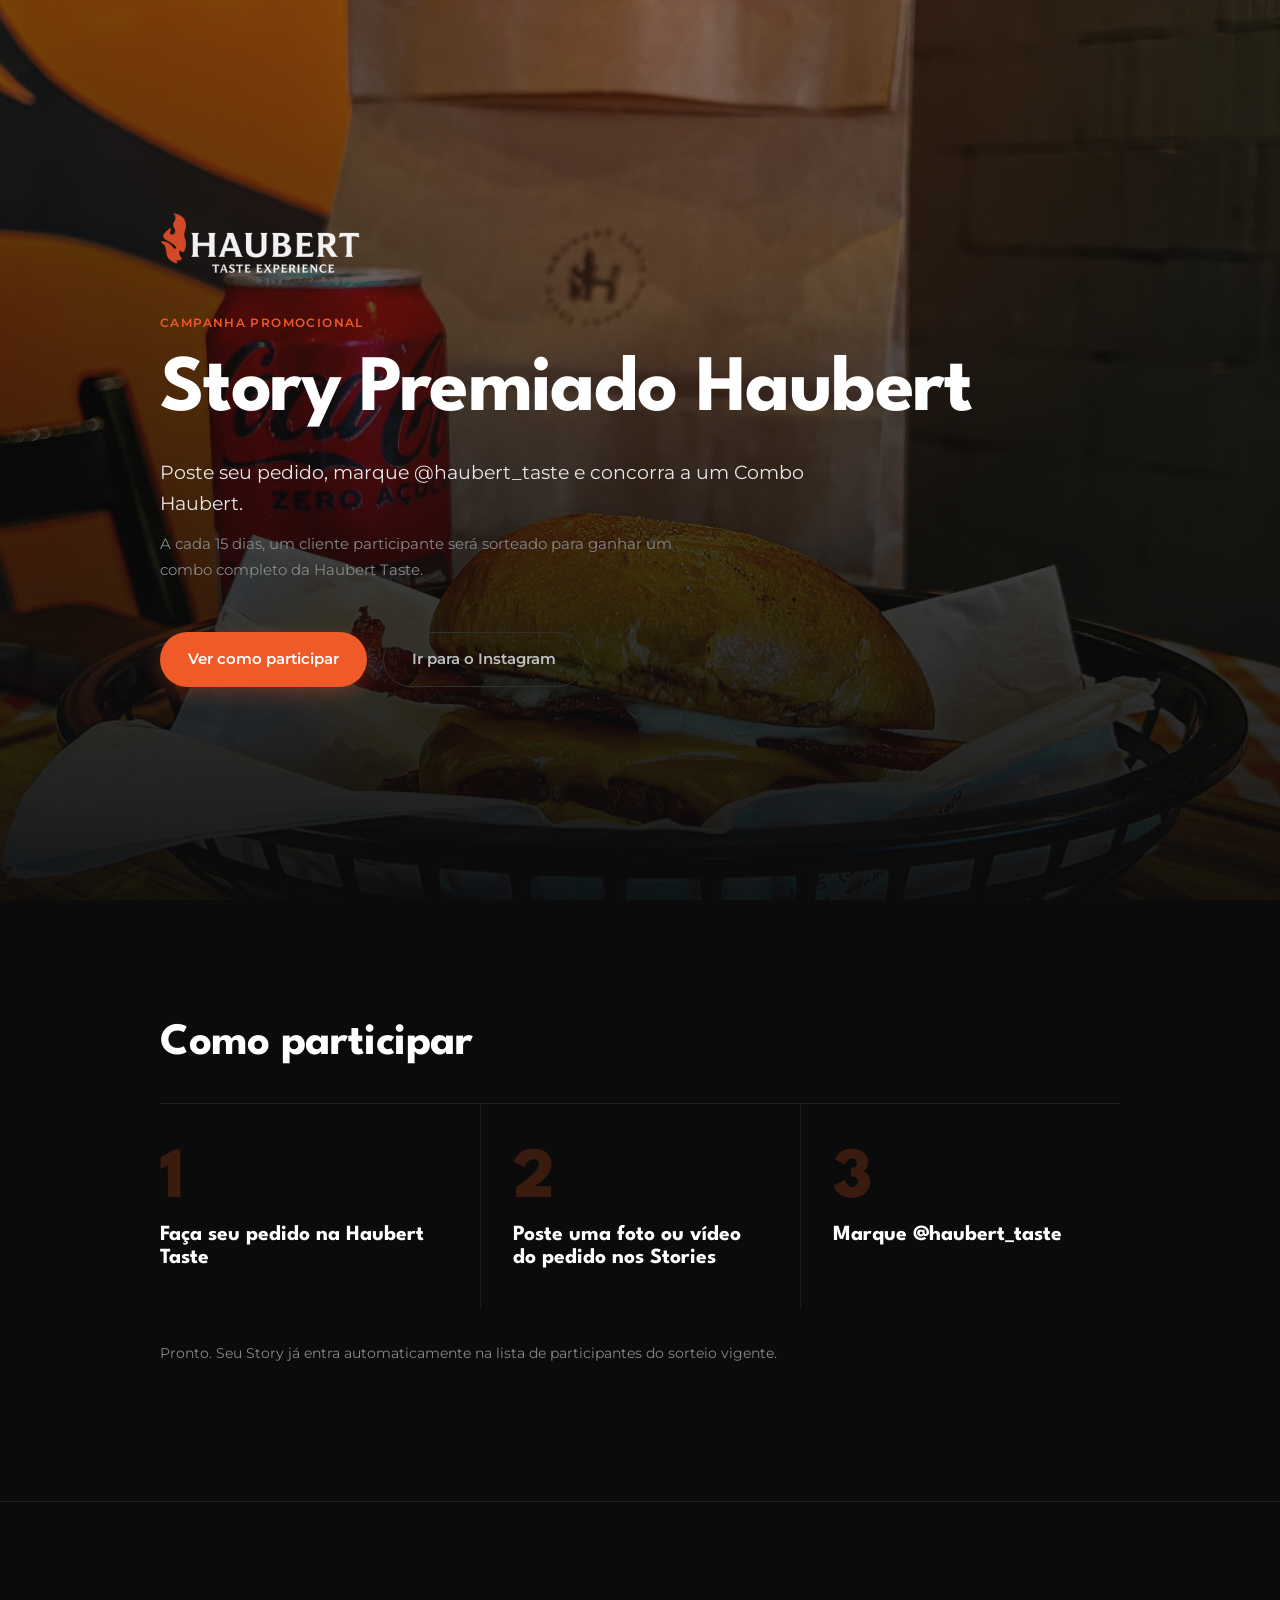
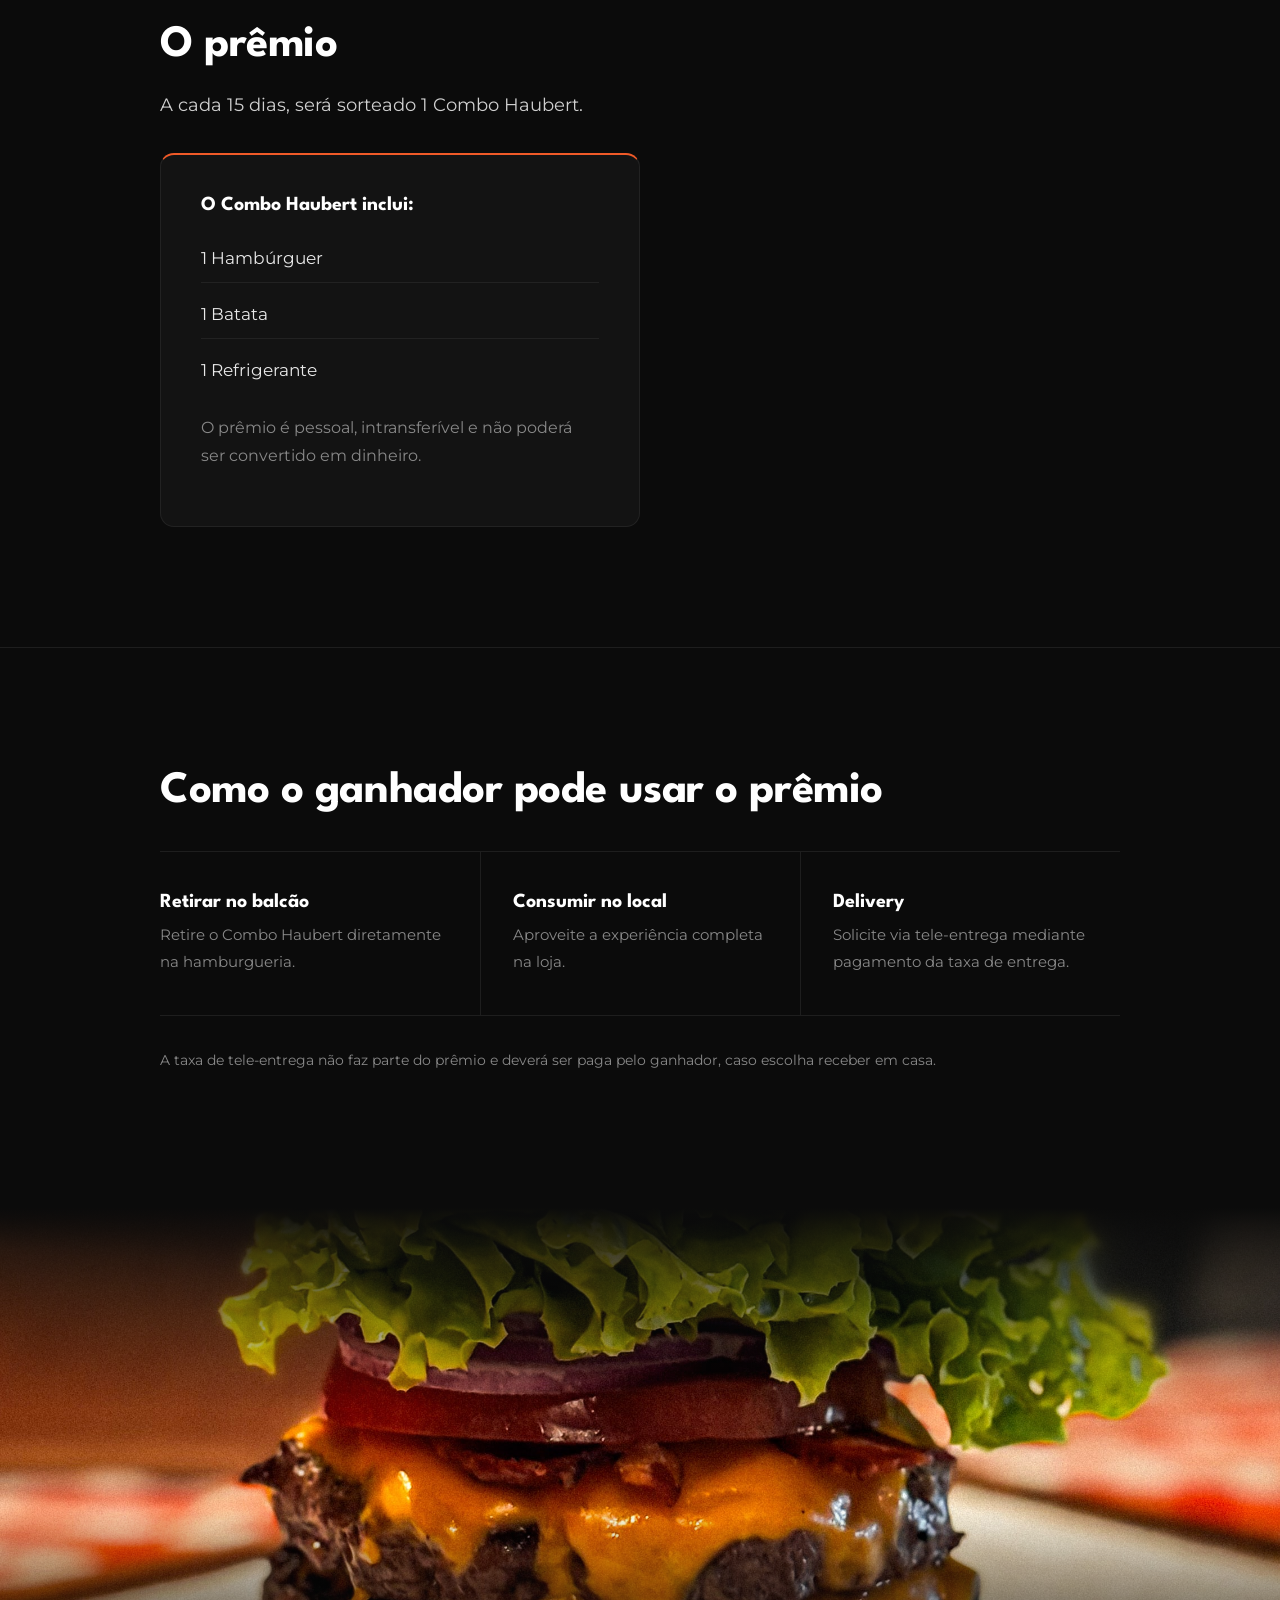
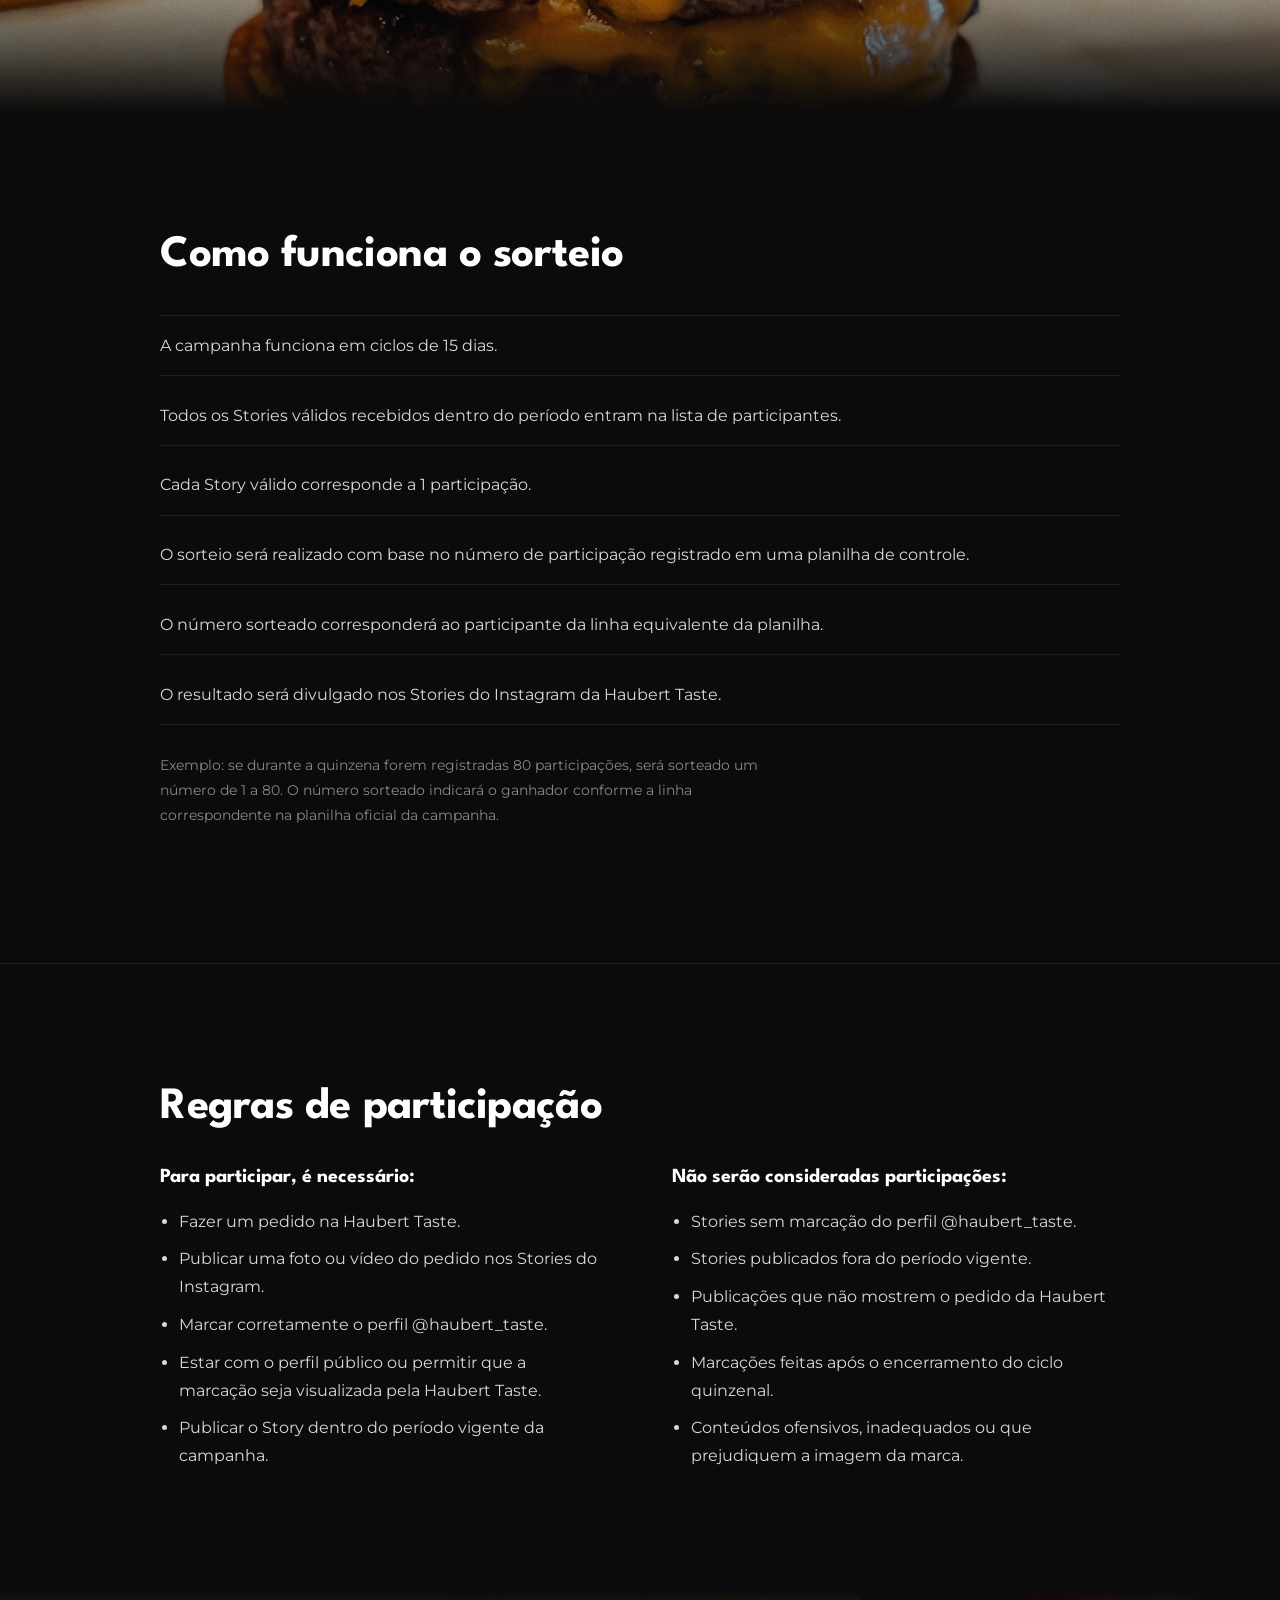
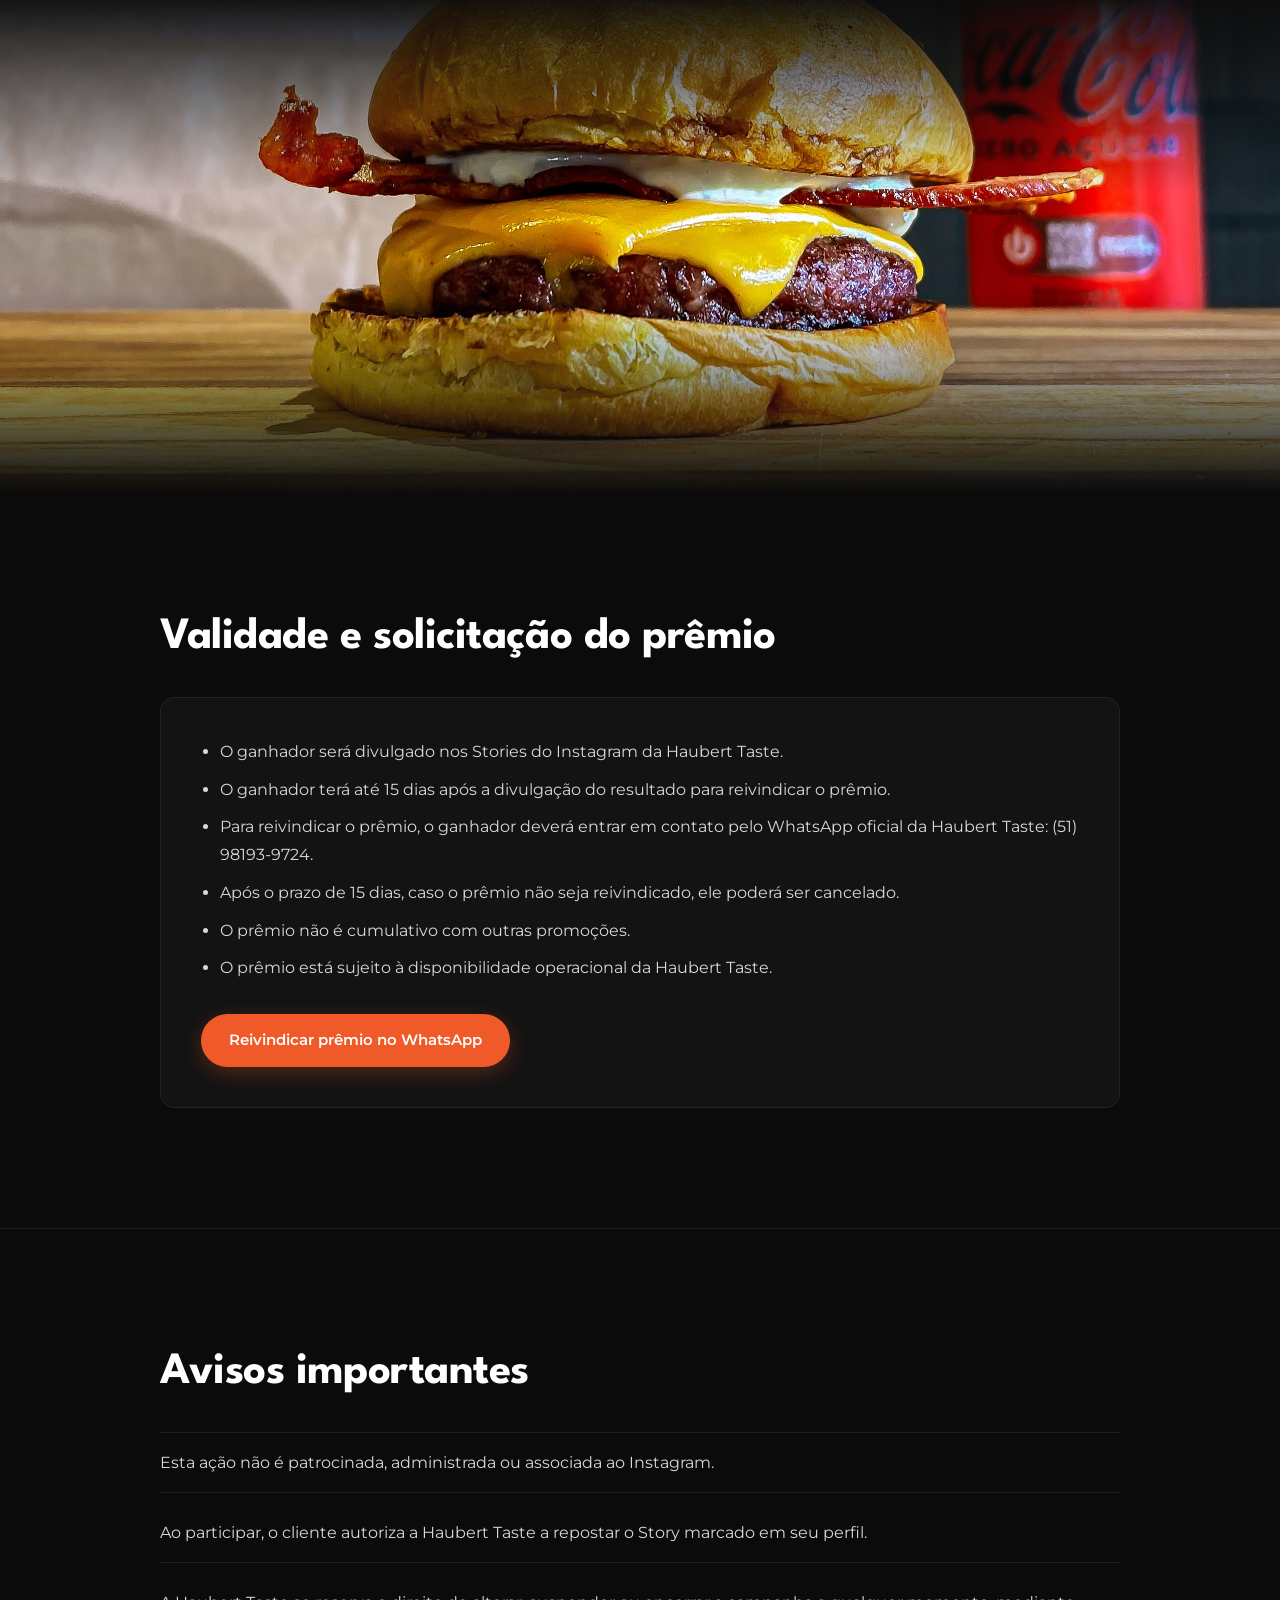
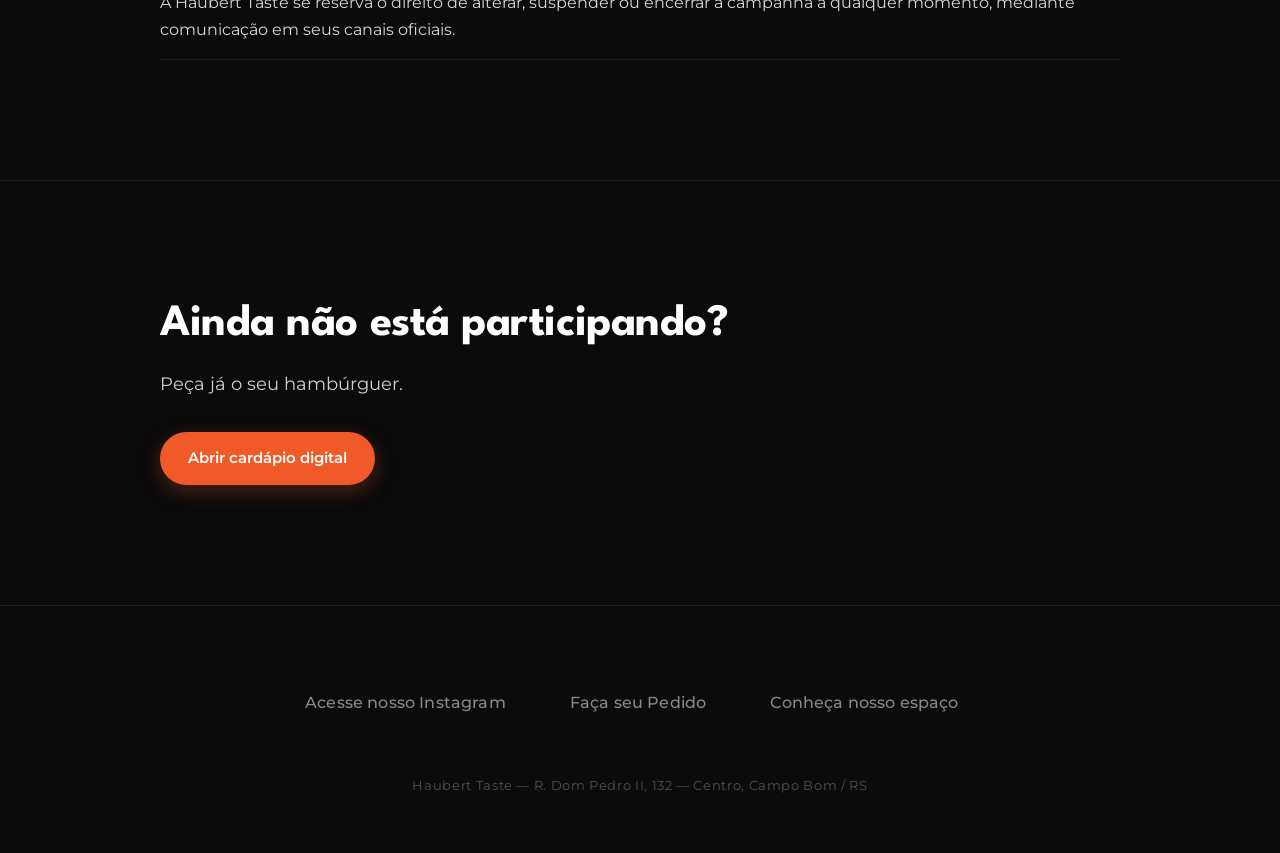
==== index.html @ 1168321d "Lançamento do site Story Premiado Haubert Taste Landing page da campanha promocional com design edit" ====
<!DOCTYPE html>
<html lang="pt-BR">
  <head>
    <meta charset="UTF-8" />
    <meta name="viewport" content="width=device-width, initial-scale=1.0" />
    <title>Story Premiado Haubert Taste</title>
    <meta
      name="description"
      content="Participe da campanha Story Premiado Haubert Taste: poste seu pedido, marque @haubert_taste e concorra a um Combo Haubert."
    />
    <meta
      name="keywords"
      content="Haubert Taste, Story Premiado, promoção hamburgueria, combo haubert, Campo Bom"
    />
    <meta name="theme-color" content="#0B0B0B" />
    <meta property="og:title" content="Story Premiado Haubert Taste" />
    <meta
      property="og:description"
      content="Poste seu pedido, marque @haubert_taste e concorra a um Combo Haubert."
    />
    <meta property="og:type" content="website" />
    <!-- og:image requer URL absoluta após o deploy -->
    <meta property="og:image" content="./fotos/IMG_6507.JPG" />
    <link rel="icon" type="image/png" href="./logotipo/favicon.png" />
    <link rel="apple-touch-icon" href="./logotipo/favicon.png" />
    <link rel="preconnect" href="https://fonts.googleapis.com" />
    <link rel="preconnect" href="https://fonts.gstatic.com" crossorigin />
    <link
      href="https://fonts.googleapis.com/css2?family=League+Spartan:wght@600;700;800&family=Montserrat:wght@300;400;500;600&display=swap"
      rel="stylesheet"
    />
    <link rel="stylesheet" href="./styles.css" />
  </head>
  <body>
    <header class="hero" id="topo">
      <div class="container hero__content">
        <img
          class="hero__logo"
          src="./logotipo/Prancheta%203.png"
          alt="Logotipo Haubert Taste"
          width="600"
          height="180"
        />
        <p class="eyebrow">Campanha Promocional</p>
        <h1>Story Premiado Haubert</h1>
        <p class="subtitle">
          Poste seu pedido, marque @haubert_taste e concorra a um Combo
          Haubert.
        </p>
        <p class="support">
          A cada 15 dias, um cliente participante será sorteado para ganhar um
          combo completo da Haubert Taste.
        </p>
        <div class="hero__actions">
          <a class="btn btn--primary" href="#como-participar"
            >Ver como participar</a
          >
          <a
            class="btn btn--ghost"
            href="https://www.instagram.com/haubert_taste"
            target="_blank"
            rel="noopener noreferrer"
            >Ir para o Instagram</a
          >
        </div>
      </div>
    </header>

    <main>
      <section class="section" id="como-participar">
        <div class="container">
          <h2>Como participar</h2>
          <div class="steps">
            <article class="step">
              <span class="step__number">1</span>
              <h3>Faça seu pedido na Haubert Taste</h3>
            </article>
            <article class="step">
              <span class="step__number">2</span>
              <h3>Poste uma foto ou vídeo do pedido nos Stories</h3>
            </article>
            <article class="step">
              <span class="step__number">3</span>
              <h3>Marque @haubert_taste</h3>
            </article>
          </div>
          <p class="section__note">
            Pronto. Seu Story já entra automaticamente na lista de participantes
            do sorteio vigente.
          </p>
        </div>
      </section>

      <section class="section" id="premio">
        <div class="container">
          <h2>O prêmio</h2>
          <p class="lead">A cada 15 dias, será sorteado 1 Combo Haubert.</p>
          <div class="card prize">
            <h3>O Combo Haubert inclui:</h3>
            <ul>
              <li>1 Hambúrguer</li>
              <li>1 Batata</li>
              <li>1 Refrigerante</li>
            </ul>
            <p class="muted">
              O prêmio é pessoal, intransferível e não poderá ser convertido em
              dinheiro.
            </p>
          </div>
        </div>
      </section>

      <section class="section" id="uso-premio">
        <div class="container">
          <h2>Como o ganhador pode usar o prêmio</h2>
          <div class="options-3">
            <article class="option">
              <h3>Retirar no balcão</h3>
              <p>Retire o Combo Haubert diretamente na hamburgueria.</p>
            </article>
            <article class="option">
              <h3>Consumir no local</h3>
              <p>Aproveite a experiência completa na loja.</p>
            </article>
            <article class="option">
              <h3>Delivery</h3>
              <p>
                Solicite via tele-entrega mediante pagamento da taxa de
                entrega.
              </p>
            </article>
          </div>
          <p class="section__note">
            A taxa de tele-entrega não faz parte do prêmio e deverá ser paga
            pelo ganhador, caso escolha receber em casa.
          </p>
        </div>
      </section>

      <figure class="photo-break">
        <img
          src="./fotos/IMG_2862%204.JPG"
          alt="Hambúrguer Haubert sendo finalizado com maçarico"
          loading="lazy"
          style="object-position: center 65%"
        />
      </figure>

      <section class="section" id="sorteio">
        <div class="container">
          <h2>Como funciona o sorteio</h2>
          <ul class="list content-list">
            <li>A campanha funciona em ciclos de 15 dias.</li>
            <li>
              Todos os Stories válidos recebidos dentro do período entram na
              lista de participantes.
            </li>
            <li>Cada Story válido corresponde a 1 participação.</li>
            <li>
              O sorteio será realizado com base no número de participação
              registrado em uma planilha de controle.
            </li>
            <li>
              O número sorteado corresponderá ao participante da linha
              equivalente da planilha.
            </li>
            <li>
              O resultado será divulgado nos Stories do Instagram da Haubert
              Taste.
            </li>
          </ul>
          <p class="muted content-note">
            Exemplo: se durante a quinzena forem registradas 80 participações,
            será sorteado um número de 1 a 80. O número sorteado indicará o
            ganhador conforme a linha correspondente na planilha oficial da
            campanha.
          </p>
        </div>
      </section>

      <section class="section" id="regras">
        <div class="container">
          <h2>Regras de participação</h2>
          <div class="rules-2">
            <article class="rule-col">
              <h3>Para participar, é necessário:</h3>
              <ul class="list">
                <li>Fazer um pedido na Haubert Taste.</li>
                <li>
                  Publicar uma foto ou vídeo do pedido nos Stories do Instagram.
                </li>
                <li>Marcar corretamente o perfil @haubert_taste.</li>
                <li>
                  Estar com o perfil público ou permitir que a marcação seja
                  visualizada pela Haubert Taste.
                </li>
                <li>Publicar o Story dentro do período vigente da campanha.</li>
              </ul>
            </article>
            <article class="rule-col">
              <h3>Não serão consideradas participações:</h3>
              <ul class="list">
                <li>Stories sem marcação do perfil @haubert_taste.</li>
                <li>Stories publicados fora do período vigente.</li>
                <li>Publicações que não mostrem o pedido da Haubert Taste.</li>
                <li>
                  Marcações feitas após o encerramento do ciclo quinzenal.
                </li>
                <li>
                  Conteúdos ofensivos, inadequados ou que prejudiquem a imagem
                  da marca.
                </li>
              </ul>
            </article>
          </div>
        </div>
      </section>

      <figure class="photo-break">
        <img
          src="./fotos/IMG_6460%202.JPG"
          alt="Combo Haubert Taste — hambúrguer, batata e refrigerante"
          loading="lazy"
          style="object-position: center 60%"
        />
      </figure>

      <section class="section" id="validade">
        <div class="container">
          <h2>Validade e solicitação do prêmio</h2>
          <div class="card">
            <ul class="list">
              <li>
                O ganhador será divulgado nos Stories do Instagram da Haubert
                Taste.
              </li>
              <li>
                O ganhador terá até 15 dias após a divulgação do resultado para
                reivindicar o prêmio.
              </li>
              <li>
                Para reivindicar o prêmio, o ganhador deverá entrar em contato
                pelo WhatsApp oficial da Haubert Taste: (51) 98193-9724.
              </li>
              <li>
                Após o prazo de 15 dias, caso o prêmio não seja reivindicado,
                ele poderá ser cancelado.
              </li>
              <li>O prêmio não é cumulativo com outras promoções.</li>
              <li>
                O prêmio está sujeito à disponibilidade operacional da Haubert
                Taste.
              </li>
            </ul>
            <div class="cta-row">
              <a
                class="btn btn--primary"
                href="https://wa.me/5551981939724"
                target="_blank"
                rel="noopener noreferrer"
                >Reivindicar prêmio no WhatsApp</a
              >
            </div>
          </div>
        </div>
      </section>

      <section class="section" id="avisos">
        <div class="container">
          <h2>Avisos importantes</h2>
          <ul class="list content-list">
            <li>
              Esta ação não é patrocinada, administrada ou associada ao
              Instagram.
            </li>
            <li>
              Ao participar, o cliente autoriza a Haubert Taste a repostar o
              Story marcado em seu perfil.
            </li>
            <li>
              A Haubert Taste se reserva o direito de alterar, suspender ou
              encerrar a campanha a qualquer momento, mediante comunicação em
              seus canais oficiais.
            </li>
          </ul>
        </div>
      </section>

      <section class="section" id="cardapio">
        <div class="container">
          <h2>Ainda não está participando?</h2>
          <p class="lead">Peça já o seu hambúrguer.</p>
          <div class="cta-row">
            <a
              class="btn btn--primary"
              href="https://haubert-taste.goomer.app/menu"
              target="_blank"
              rel="noopener noreferrer"
              >Abrir cardápio digital</a
            >
          </div>
        </div>
      </section>
    </main>

    <footer class="site-footer">
      <div class="container">
        <nav class="footer-nav" aria-label="Links rápidos">
          <a
            class="footer-nav__link"
            href="https://www.instagram.com/haubert_taste"
            target="_blank"
            rel="noopener noreferrer"
            >Acesse nosso Instagram</a
          >
          <a
            class="footer-nav__link"
            href="https://haubert-taste.goomer.app/menu"
            target="_blank"
            rel="noopener noreferrer"
            >Faça seu Pedido</a
          >
          <a
            class="footer-nav__link"
            href="https://share.google/rNVTBRVG42OtQlYPN"
            target="_blank"
            rel="noopener noreferrer"
            >Conheça nosso espaço</a
          >
        </nav>
        <address class="footer-address">
          Haubert Taste &mdash; R. Dom Pedro II, 132 &mdash; Centro, Campo Bom / RS
        </address>
      </div>
    </footer>

    <script src="./script.js"></script>
  </body>
</html>
---- styles.css ----
:root {
  --bg: #0b0b0b;
  --bg-card: #131313;
  --text: #ffffff;
  --muted: #888888;
  --accent: #f05a28;
  --divider: #1e1e1e;
  --radius: 14px;
  --container: 960px;
}

*,
*::before,
*::after {
  box-sizing: border-box;
}

html {
  scroll-behavior: smooth;
}

body {
  margin: 0;
  font-family: "Montserrat", Arial, sans-serif;
  background: var(--bg);
  color: var(--text);
  line-height: 1.75;
}

img {
  max-width: 100%;
  display: block;
}

a {
  color: inherit;
}

.container {
  width: min(100% - 2.5rem, var(--container));
  margin: 0 auto;
}

/* ─── Hero ─────────────────────────────────────────────────────── */

.hero {
  position: relative;
  min-height: 100vh;
  display: grid;
  align-items: center;
  background: linear-gradient(
      180deg,
      rgba(11, 11, 11, 0.55),
      rgba(11, 11, 11, 0.95)
    ),
    url("./fotos/IMG_6507.JPG") center / cover no-repeat;
}

.hero::after {
  content: "";
  position: absolute;
  inset: 0;
  background: radial-gradient(
    circle at center top,
    rgba(240, 90, 40, 0.18),
    transparent 55%
  );
  pointer-events: none;
}

.hero__content {
  position: relative;
  z-index: 1;
  padding: 5rem 0;
}

.hero__logo {
  width: 200px;
  height: auto;
  margin-bottom: 2.5rem;
  opacity: 0.95;
}

.eyebrow {
  color: var(--accent);
  text-transform: uppercase;
  letter-spacing: 0.12em;
  font-size: 0.72rem;
  margin: 0;
  font-weight: 600;
}

/* ─── Typography ────────────────────────────────────────────────── */

h1,
h2,
h3 {
  margin: 0;
  font-family: "League Spartan", Arial, sans-serif;
  line-height: 1.05;
}

h1 {
  margin-top: 1rem;
  font-size: clamp(2.6rem, 8vw, 5rem);
  letter-spacing: -0.02em;
}

h2 {
  font-size: clamp(1.8rem, 5vw, 2.8rem);
  margin-bottom: 2.25rem;
  letter-spacing: -0.01em;
}

h3 {
  font-size: clamp(1rem, 3vw, 1.25rem);
  margin-bottom: 0.6rem;
  font-weight: 700;
}

.subtitle {
  margin: 1.5rem 0 0.75rem;
  font-size: clamp(1rem, 2.5vw, 1.2rem);
  color: #e8e8e8;
  max-width: 54ch;
  line-height: 1.6;
}

.support {
  margin: 0;
  color: var(--muted);
  max-width: 52ch;
  font-size: 0.95rem;
}

.lead {
  margin: -1rem 0 2rem;
  color: #d0d0d0;
  font-size: clamp(1rem, 2.5vw, 1.15rem);
}

/* ─── Buttons ───────────────────────────────────────────────────── */

.hero__actions {
  margin-top: 3rem;
  display: flex;
  gap: 1rem;
  flex-wrap: wrap;
}

.btn {
  display: inline-flex;
  align-items: center;
  justify-content: center;
  border-radius: 999px;
  padding: 0.85rem 1.75rem;
  text-decoration: none;
  font-weight: 600;
  font-size: 0.92rem;
  transition: transform 0.2s ease, box-shadow 0.2s ease, background 0.2s ease,
    opacity 0.2s ease;
}

.btn:hover {
  transform: translateY(-1px);
}

.btn:focus-visible {
  outline: 2px solid var(--accent);
  outline-offset: 3px;
}

.btn--primary {
  background: var(--accent);
  color: #fff;
  box-shadow: 0 6px 20px rgba(240, 90, 40, 0.28);
}

.btn--primary:hover {
  background: #f36b3d;
}

.btn--ghost {
  border: 1px solid #303030;
  background: transparent;
  color: #c0c0c0;
}

.btn--ghost:hover {
  background: rgba(255, 255, 255, 0.05);
  color: #fff;
}

/* ─── Sections ──────────────────────────────────────────────────── */

.section {
  padding: 5.5rem 0;
}

.section + .section {
  border-top: 1px solid var(--divider);
}

/* ─── Card (usada apenas em prize, validade, footer) ────────────── */

.card {
  background: var(--bg-card);
  border: 1px solid #222222;
  border-radius: var(--radius);
  padding: 2rem;
}

/* ─── Prize card ────────────────────────────────────────────────── */

.prize {
  border-top: 2px solid var(--accent);
  max-width: 480px;
}

.prize ul {
  margin: 1.25rem 0;
  list-style: none;
  padding: 0;
}

.prize ul li {
  padding: 0.5rem 0;
  border-bottom: 1px solid #222;
  color: #e8e8e8;
  font-size: 1.05rem;
}

.prize ul li:last-child {
  border-bottom: none;
}

/* ─── Steps ─────────────────────────────────────────────────────── */

.steps {
  display: grid;
  gap: 0;
}

.step {
  padding: 2rem 0;
  border-top: 1px solid var(--divider);
}

.step:last-child {
  border-bottom: 1px solid var(--divider);
}

.step__number {
  display: block;
  font-family: "League Spartan", Arial, sans-serif;
  font-size: clamp(3rem, 8vw, 4.5rem);
  font-weight: 800;
  color: var(--accent);
  opacity: 0.2;
  line-height: 1;
  margin-bottom: 0.5rem;
  letter-spacing: -0.04em;
}

.step h3 {
  font-size: clamp(1.1rem, 3vw, 1.35rem);
  margin-bottom: 0;
  color: var(--text);
}

/* ─── Options (como usar o prêmio) ──────────────────────────────── */

.options-3 {
  display: grid;
  gap: 0;
}

.option {
  padding: 2rem 0;
  border-top: 1px solid var(--divider);
}

.option:last-child {
  border-bottom: 1px solid var(--divider);
}

.option h3 {
  color: var(--text);
}

.option p {
  margin: 0.35rem 0 0;
  color: var(--muted);
  font-size: 0.95rem;
}

/* ─── Rules (regras) ────────────────────────────────────────────── */

.rules-2 {
  display: grid;
  gap: 3rem;
}

.rule-col h3 {
  margin-bottom: 1.25rem;
  color: var(--text);
}

/* ─── Content lists (sorteio, avisos) ───────────────────────────── */

.content-list {
  list-style: none;
  padding: 0;
  margin: 0;
}

.content-list li {
  padding: 1rem 0;
  border-bottom: 1px solid var(--divider);
  color: #d8d8d8;
  font-size: 0.97rem;
}

.content-list li:first-child {
  border-top: 1px solid var(--divider);
}

.content-note {
  margin-top: 1.75rem;
  color: var(--muted);
  font-size: 0.9rem;
  max-width: 68ch;
}

/* ─── Shared utils ──────────────────────────────────────────────── */

.section__note {
  margin-top: 2rem;
  color: var(--muted);
  font-size: 0.9rem;
}

.muted {
  color: var(--muted);
}

ul {
  margin: 0;
  padding-left: 1.2rem;
}

li + li {
  margin-top: 0.6rem;
}

.list {
  color: #d8d8d8;
}

.cta-row {
  margin-top: 2rem;
  display: flex;
  flex-wrap: wrap;
  gap: 0.75rem;
}

/* ─── Photo breaks ──────────────────────────────────────────────── */

.photo-break {
  margin: 0;
  width: 100%;
  height: clamp(44vh, 56vh, 640px);
  overflow: hidden;
  position: relative;
}

.photo-break img {
  width: 100%;
  height: 100%;
  object-fit: cover;
  display: block;
}

.photo-break::before,
.photo-break::after {
  content: "";
  position: absolute;
  left: 0;
  right: 0;
  height: 40%;
  pointer-events: none;
  z-index: 1;
}

.photo-break::before {
  top: 0;
  background: linear-gradient(to bottom, var(--bg), transparent);
}

.photo-break::after {
  bottom: 0;
  background: linear-gradient(to top, var(--bg), transparent);
}

/* ─── Footer ────────────────────────────────────────────────────── */

.site-footer {
  padding: 4.5rem 0 3.5rem;
  border-top: 1px solid var(--divider);
}

.footer-nav {
  display: flex;
  flex-direction: column;
  align-items: center;
  gap: 0.25rem;
  margin-bottom: 3rem;
}

.footer-nav__link {
  display: inline-flex;
  align-items: center;
  gap: 0.5rem;
  padding: 0.65rem 0;
  color: var(--muted);
  text-decoration: none;
  font-size: 1rem;
  font-weight: 500;
  letter-spacing: 0.01em;
  transition: color 0.2s ease;
  position: relative;
}

.footer-nav__link::after {
  content: "→";
  font-size: 0.85em;
  opacity: 0;
  transform: translateX(-6px);
  transition: opacity 0.2s ease, transform 0.2s ease;
}

.footer-nav__link:hover {
  color: var(--text);
}

.footer-nav__link:hover::after {
  opacity: 1;
  transform: translateX(0);
}

.footer-nav__link:focus-visible {
  outline: 2px solid var(--accent);
  outline-offset: 4px;
  border-radius: 2px;
}

.footer-address {
  display: block;
  text-align: center;
  font-style: normal;
  color: var(--muted);
  font-size: 0.8rem;
  letter-spacing: 0.05em;
  opacity: 0.55;
}

@media (min-width: 700px) {
  .footer-nav {
    flex-direction: row;
    justify-content: center;
    gap: 3rem;
  }
}

/* ─── Responsive ────────────────────────────────────────────────── */

@media (min-width: 700px) {
  .section {
    padding: 7.5rem 0;
  }

  .steps {
    grid-template-columns: repeat(3, minmax(0, 1fr));
    gap: 0;
  }

  .step {
    padding: 2.5rem 2rem 2.5rem 0;
    border-top: 1px solid var(--divider);
    border-left: none;
  }

  .step + .step {
    padding-left: 2rem;
    border-left: 1px solid var(--divider);
  }

  .step:last-child {
    border-bottom: none;
  }

  .options-3 {
    grid-template-columns: repeat(3, minmax(0, 1fr));
    gap: 0;
  }

  .option {
    padding: 2.5rem 2rem 2.5rem 0;
    border-top: 1px solid var(--divider);
    border-bottom: 1px solid var(--divider);
    border-left: none;
  }

  .option + .option {
    padding-left: 2rem;
    border-left: 1px solid var(--divider);
  }

  .rules-2 {
    grid-template-columns: repeat(2, minmax(0, 1fr));
    gap: 4rem;
  }

  .card {
    padding: 2.5rem;
  }
}
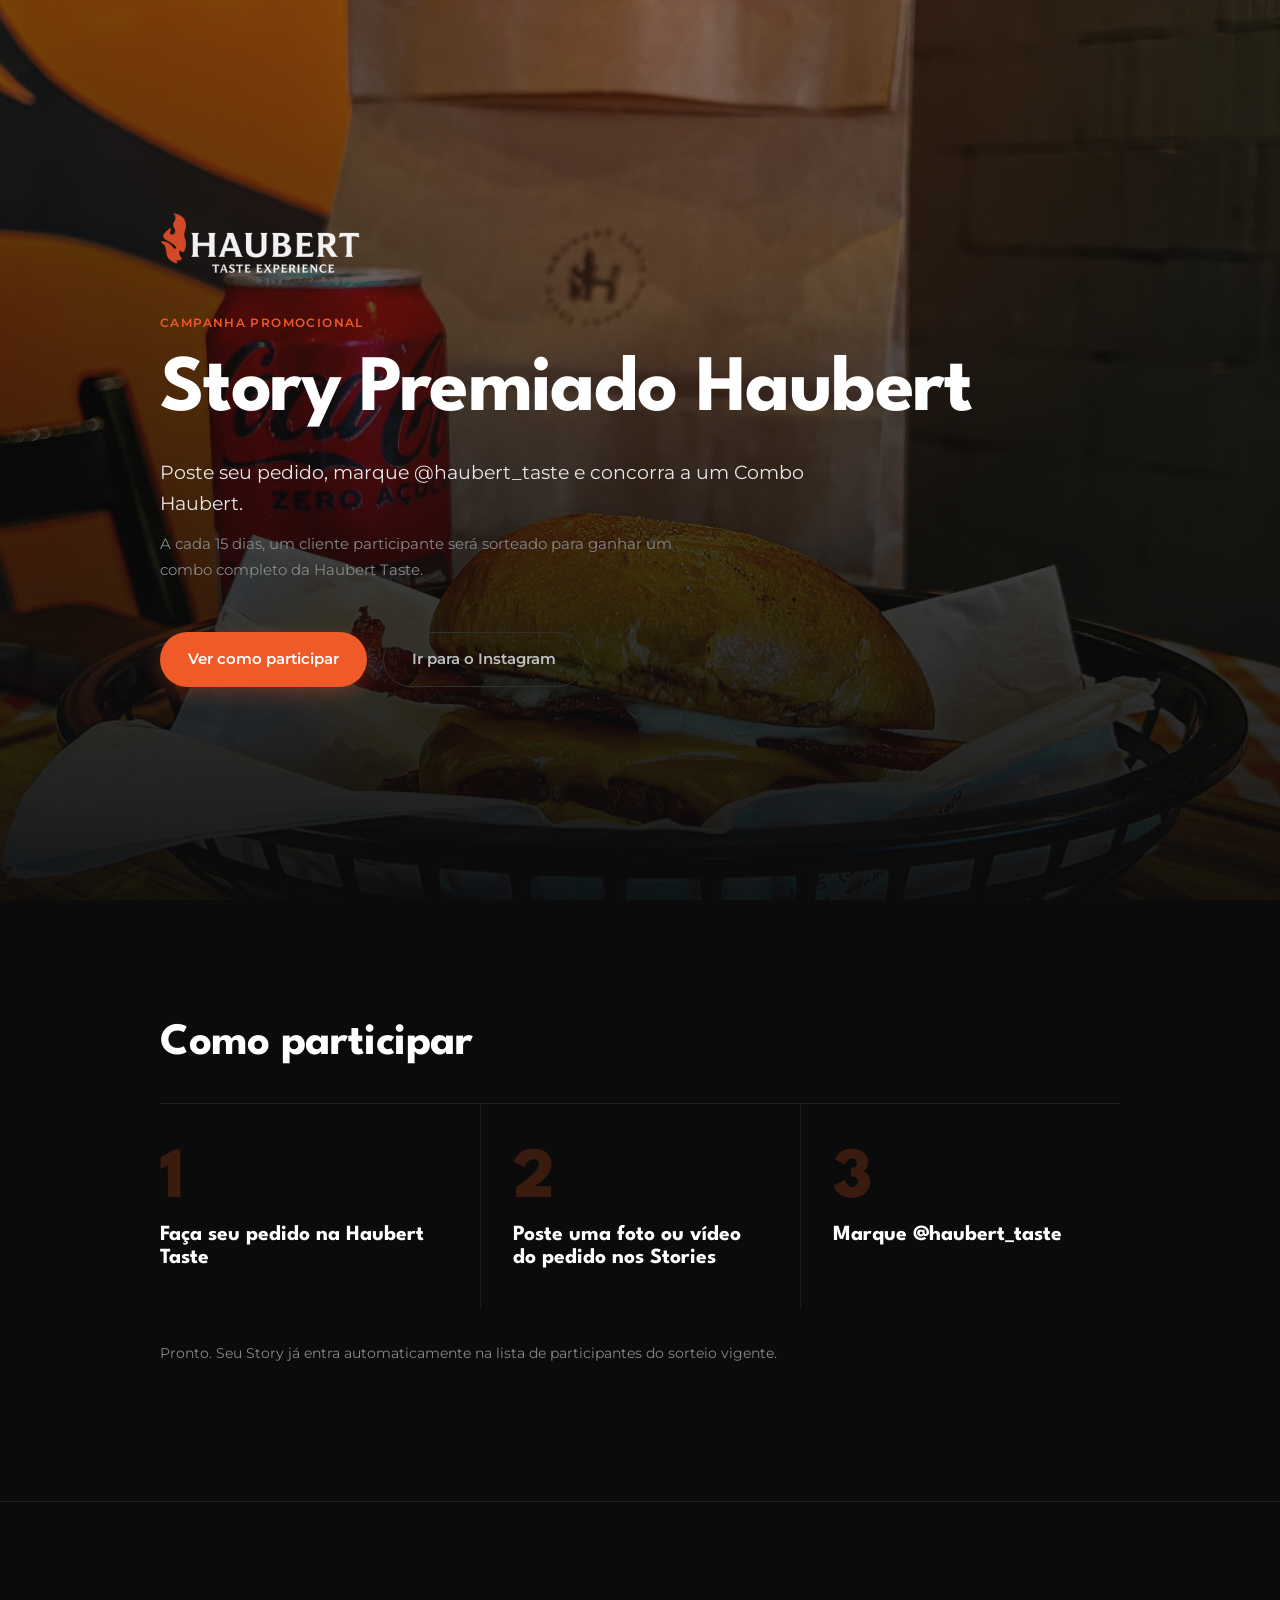
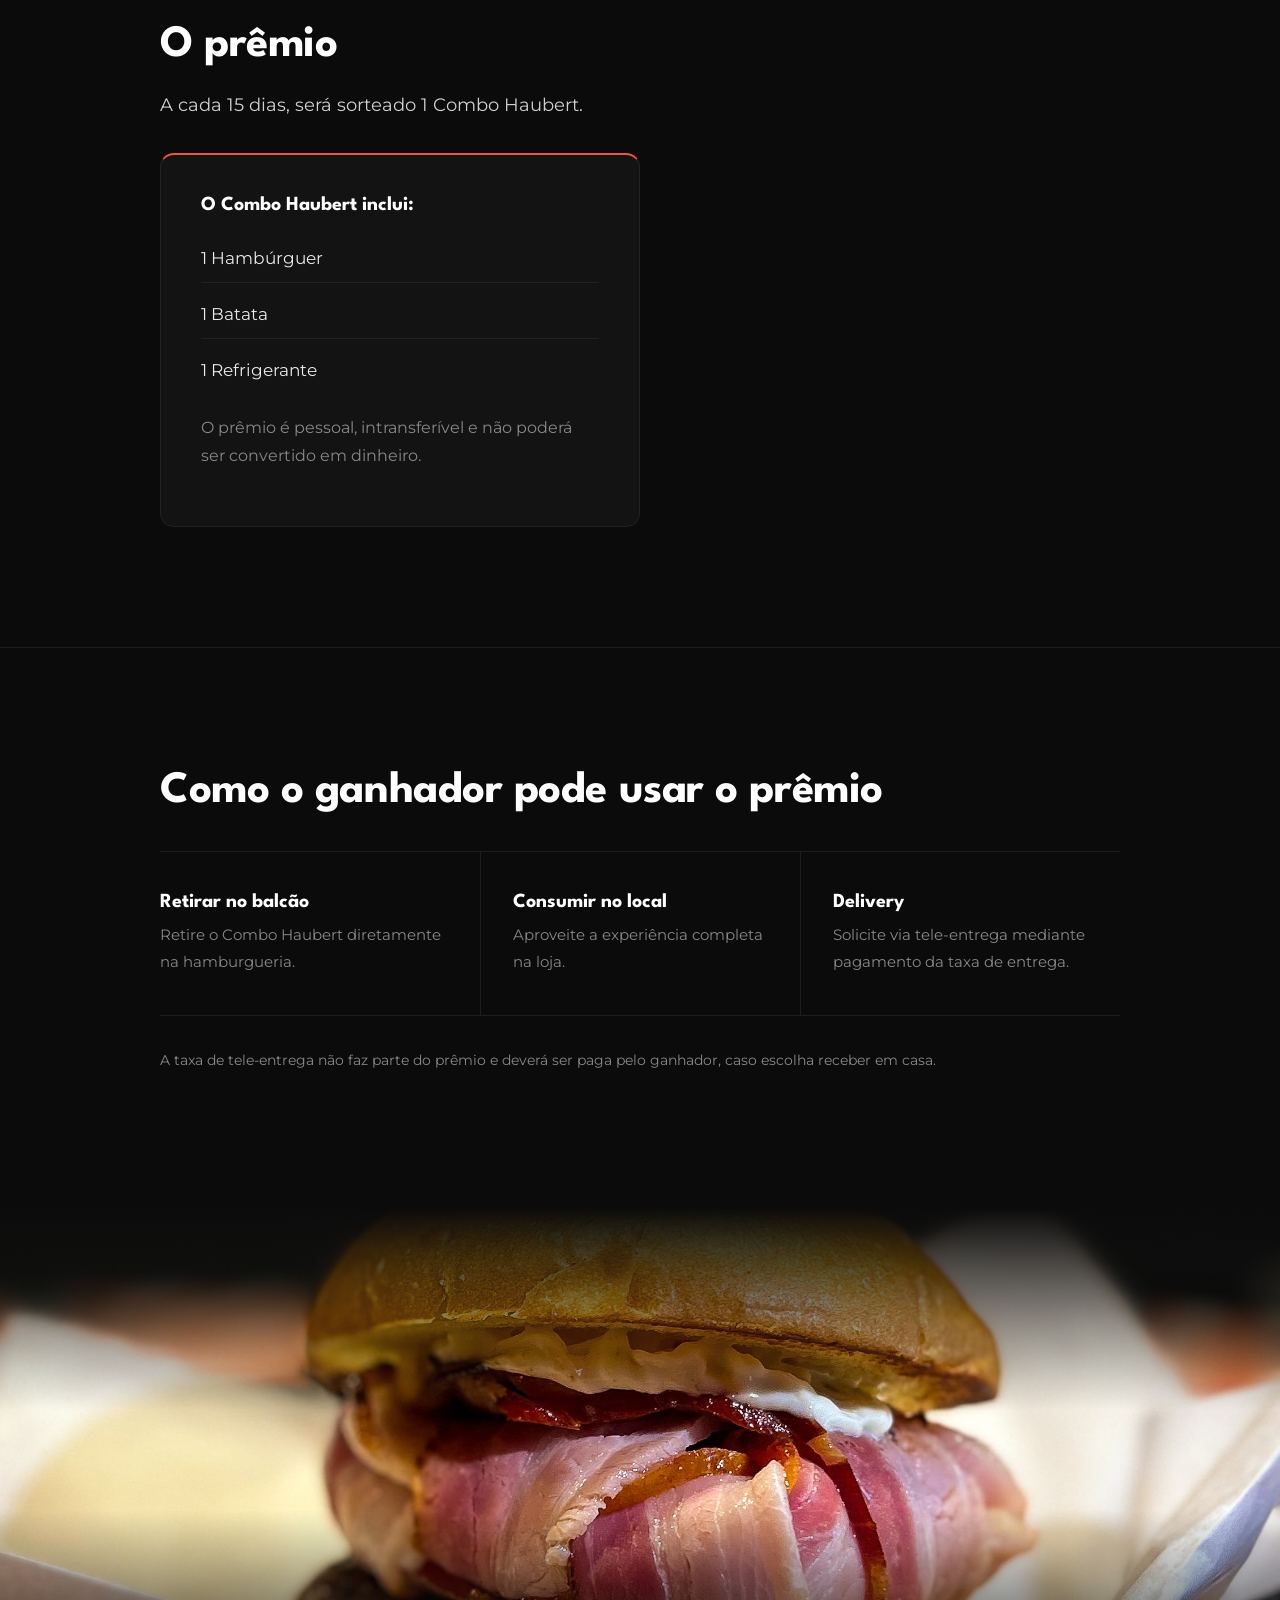
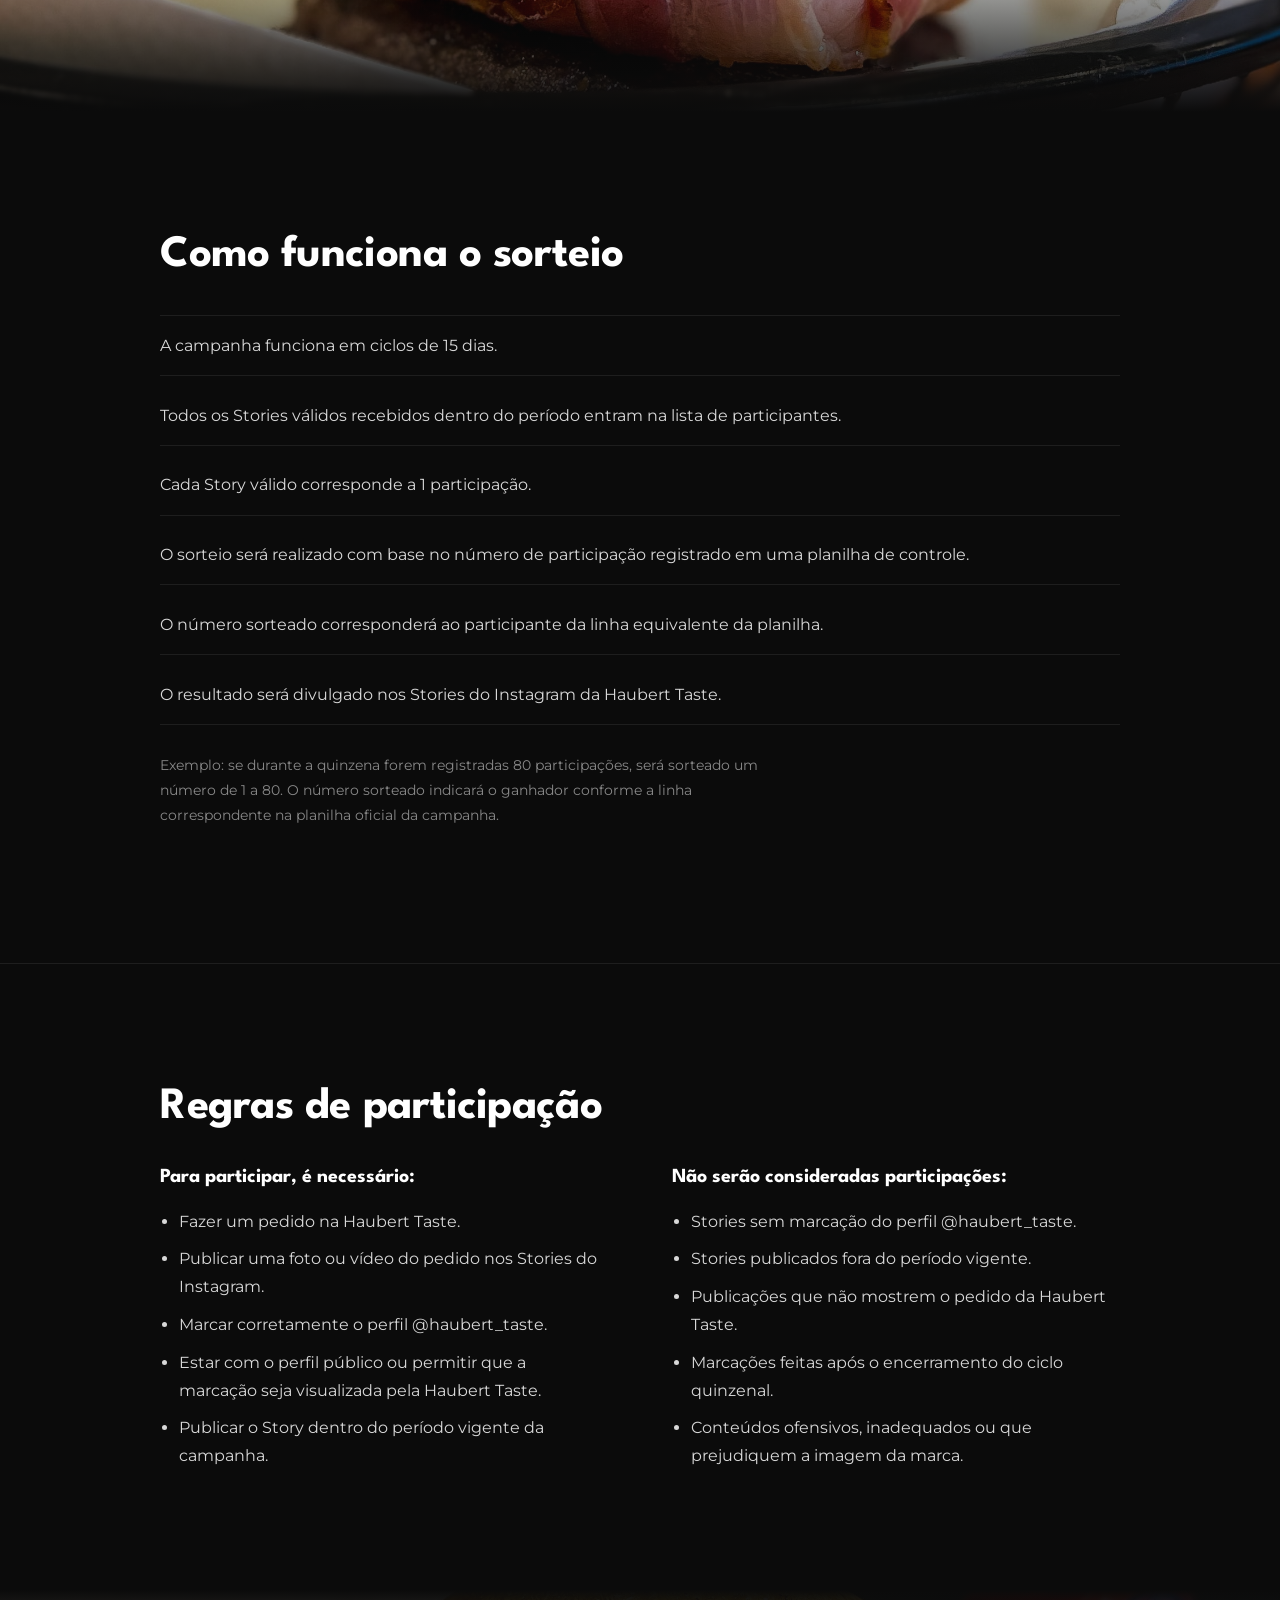
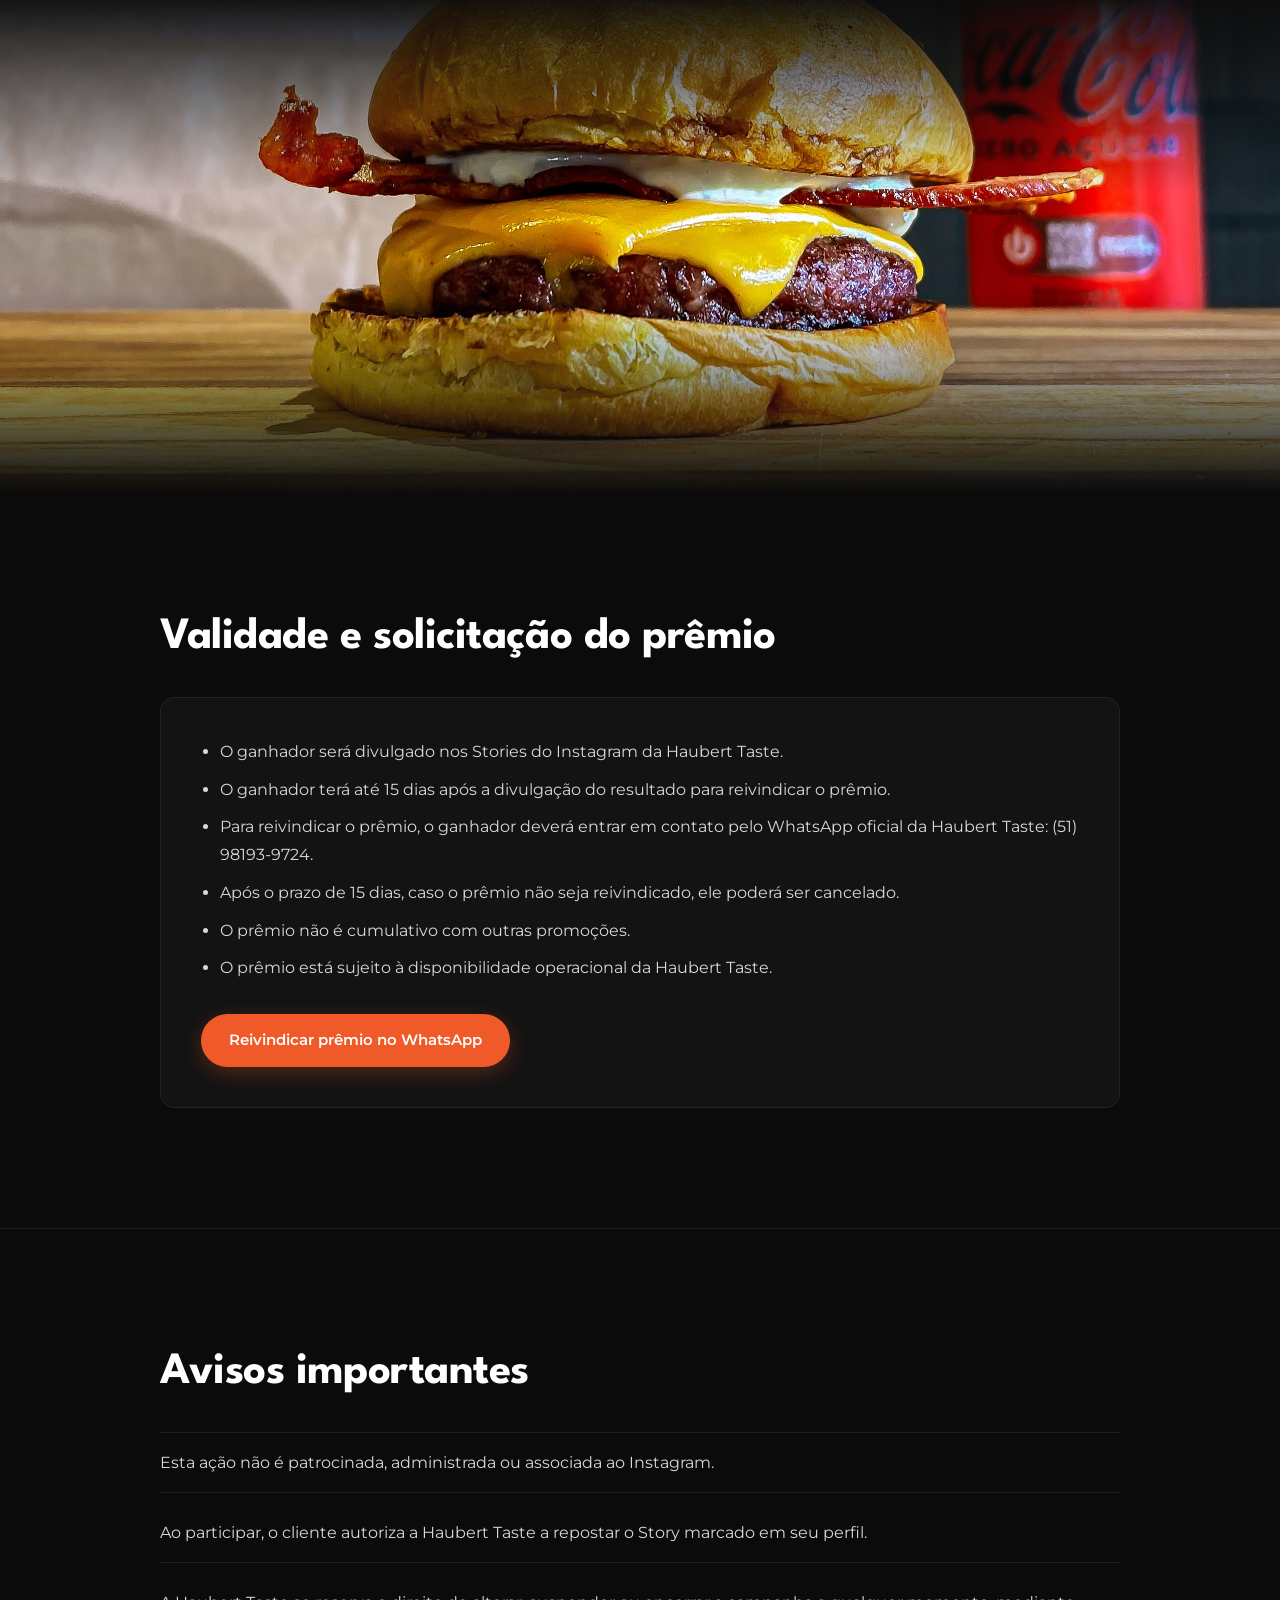
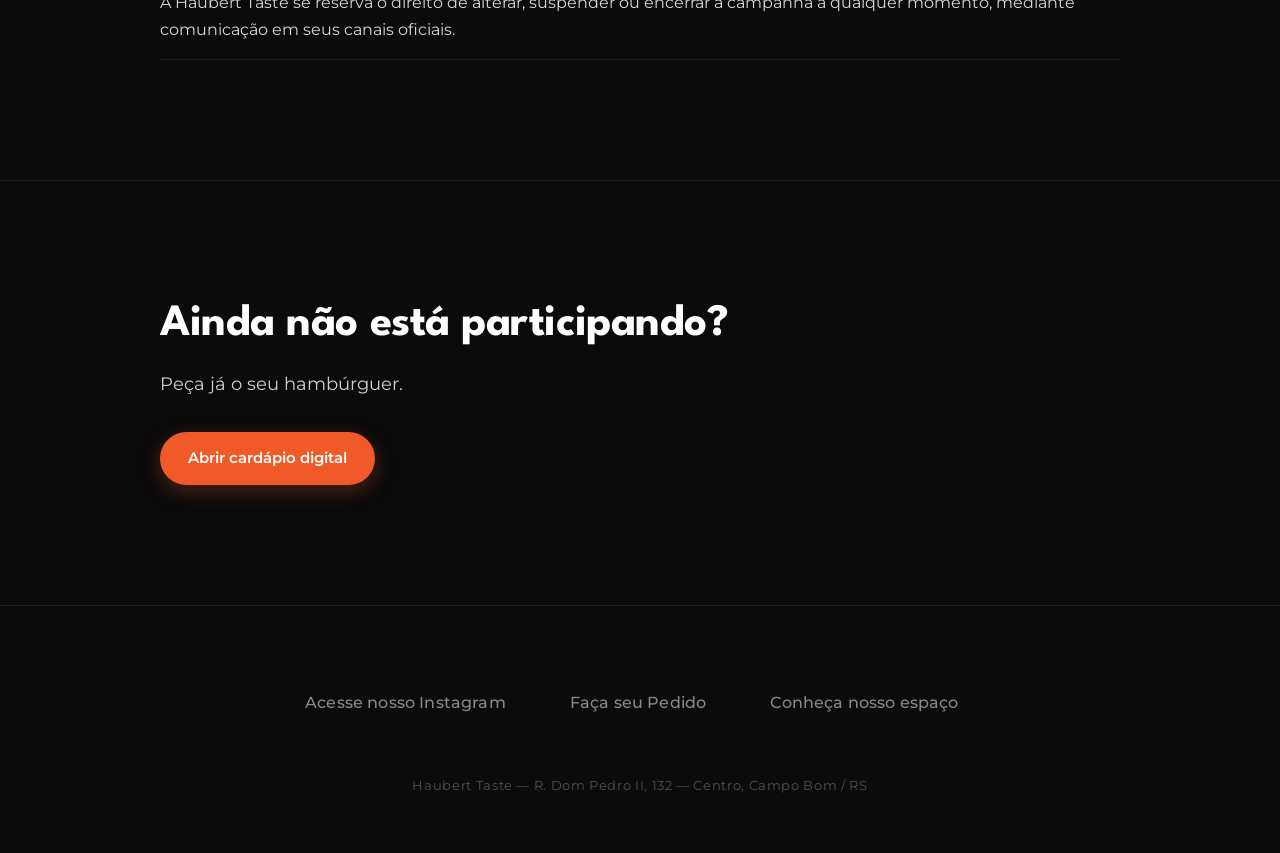
==== commit 7acbb846: "Substitui foto do hambúrguer duplo pelo bacon burger Evita confusão com o combo da promoção, que não" ====
--- a/index.html
+++ b/index.html
@@ -139,10 +139,10 @@
 
       <figure class="photo-break">
         <img
-          src="./fotos/IMG_2862%204.JPG"
-          alt="Hambúrguer Haubert sendo finalizado com maçarico"
+          src="./fotos/IMG_0386_jpg.JPG"
+          alt="Hambúrguer Haubert Taste"
           loading="lazy"
-          style="object-position: center 65%"
+          style="object-position: center 55%"
         />
       </figure>
 
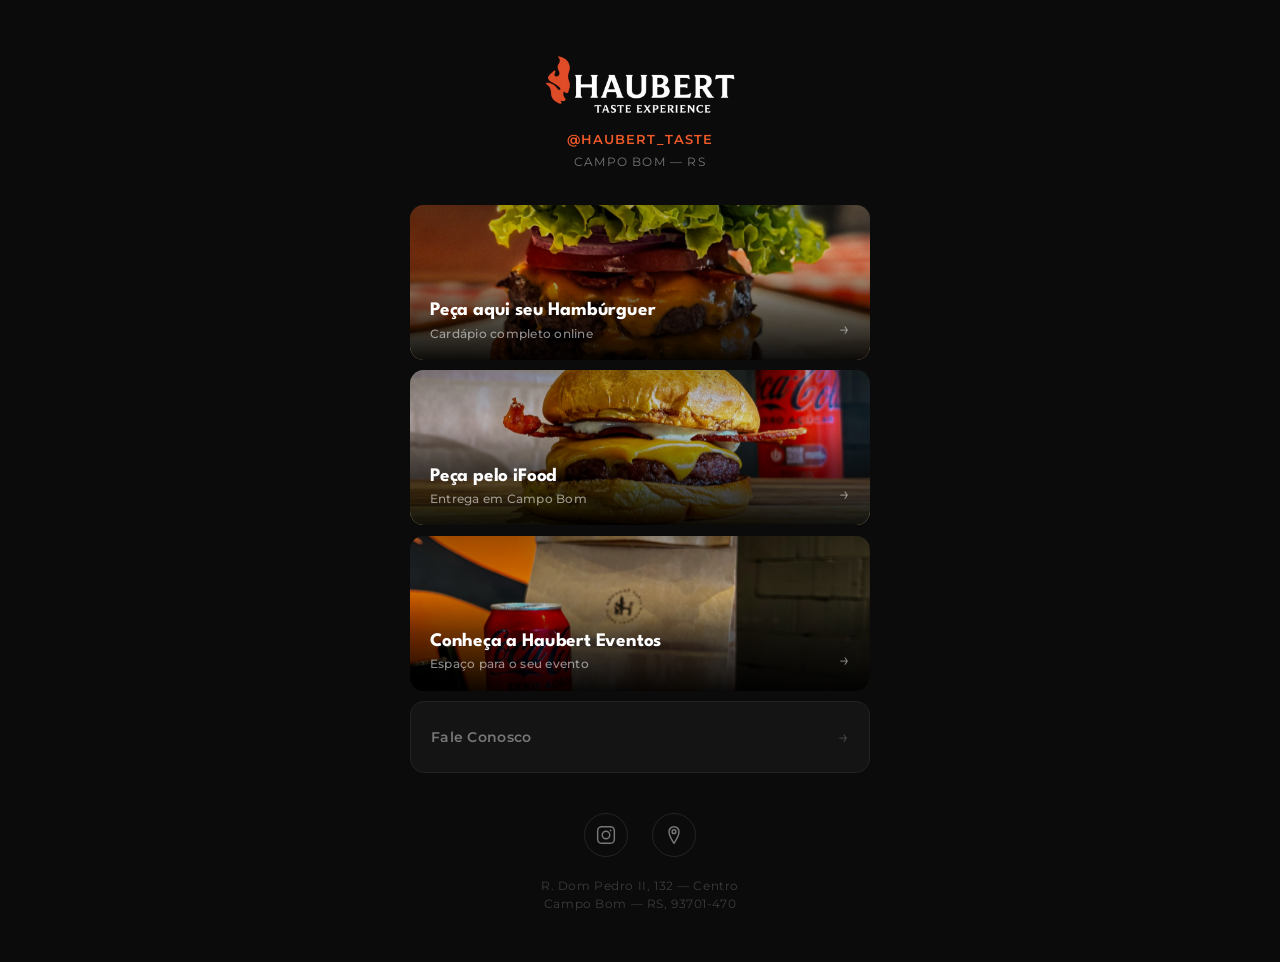
==== commit 74a22799: "Link Tree vira página principal, Story Premiado move para /story-premiado - links.html → index.html " ====
--- a/index.html
+++ b/index.html
@@ -3,337 +3,148 @@
   <head>
     <meta charset="UTF-8" />
     <meta name="viewport" content="width=device-width, initial-scale=1.0" />
-    <title>Story Premiado Haubert Taste</title>
+    <title>Haubert Taste</title>
     <meta
       name="description"
-      content="Participe da campanha Story Premiado Haubert Taste: poste seu pedido, marque @haubert_taste e concorra a um Combo Haubert."
+      content="Haubert Taste — hamburgueria artesanal em Campo Bom/RS."
     />
-    <meta
-      name="keywords"
-      content="Haubert Taste, Story Premiado, promoção hamburgueria, combo haubert, Campo Bom"
-    />
+    <meta name="robots" content="noindex" />
     <meta name="theme-color" content="#0B0B0B" />
-    <meta property="og:title" content="Story Premiado Haubert Taste" />
-    <meta
-      property="og:description"
-      content="Poste seu pedido, marque @haubert_taste e concorra a um Combo Haubert."
-    />
-    <meta property="og:type" content="website" />
-    <!-- og:image requer URL absoluta após o deploy -->
-    <meta property="og:image" content="./fotos/IMG_6507.JPG" />
     <link rel="icon" type="image/png" href="./logotipo/favicon.png" />
     <link rel="apple-touch-icon" href="./logotipo/favicon.png" />
     <link rel="preconnect" href="https://fonts.googleapis.com" />
     <link rel="preconnect" href="https://fonts.gstatic.com" crossorigin />
     <link
-      href="https://fonts.googleapis.com/css2?family=League+Spartan:wght@600;700;800&family=Montserrat:wght@300;400;500;600&display=swap"
+      href="https://fonts.googleapis.com/css2?family=League+Spartan:wght@700;800&family=Montserrat:wght@400;500;600&display=swap"
       rel="stylesheet"
     />
-    <link rel="stylesheet" href="./styles.css" />
+    <link rel="stylesheet" href="./links.css" />
   </head>
   <body>
-    <header class="hero" id="topo">
-      <div class="container hero__content">
+    <div class="page">
+
+      <header class="lt-header">
         <img
-          class="hero__logo"
+          class="lt-logo"
           src="./logotipo/Prancheta%203.png"
-          alt="Logotipo Haubert Taste"
+          alt="Haubert Taste"
           width="600"
           height="180"
         />
-        <p class="eyebrow">Campanha Promocional</p>
-        <h1>Story Premiado Haubert</h1>
-        <p class="subtitle">
-          Poste seu pedido, marque @haubert_taste e concorra a um Combo
-          Haubert.
-        </p>
-        <p class="support">
-          A cada 15 dias, um cliente participante será sorteado para ganhar um
-          combo completo da Haubert Taste.
-        </p>
-        <div class="hero__actions">
-          <a class="btn btn--primary" href="#como-participar"
-            >Ver como participar</a
-          >
+        <p class="lt-handle">@haubert_taste</p>
+        <p class="lt-city">Campo Bom &mdash; RS</p>
+      </header>
+
+      <main class="lt-links">
+
+        <a
+          class="lt-card"
+          href="https://haubert-taste.goomer.app/menu"
+          target="_blank"
+          rel="noopener noreferrer"
+        >
+          <div
+            class="lt-card__photo"
+            style="background-image: url('./fotos/IMG_2862%204.JPG'); background-position: center 65%;"
+          ></div>
+          <div class="lt-card__overlay"></div>
+          <div class="lt-card__content">
+            <div class="lt-card__text">
+              <span class="lt-card__title">Peça aqui seu Hambúrguer</span>
+              <span class="lt-card__sub">Cardápio completo online</span>
+            </div>
+            <span class="lt-card__arrow" aria-hidden="true">→</span>
+          </div>
+        </a>
+
+        <a
+          class="lt-card"
+          href="https://www.ifood.com.br/delivery/campo-bom-rs/hamburguer---haubert-taste-centro/0efa4ca6-277e-4114-91d7-0dd6d5dc6d9a"
+          target="_blank"
+          rel="noopener noreferrer"
+        >
+          <div
+            class="lt-card__photo"
+            style="background-image: url('./fotos/IMG_6460%202.JPG'); background-position: center 58%;"
+          ></div>
+          <div class="lt-card__overlay"></div>
+          <div class="lt-card__content">
+            <div class="lt-card__text">
+              <span class="lt-card__title">Peça pelo iFood</span>
+              <span class="lt-card__sub">Entrega em Campo Bom</span>
+            </div>
+            <span class="lt-card__arrow" aria-hidden="true">→</span>
+          </div>
+        </a>
+
+        <a
+          class="lt-card"
+          href="https://wa.me/5551981939724?text=Ol%C3%A1%2C%20gostaria%20de%20informa%C3%A7%C3%B5es%20sobre%20eventos"
+          target="_blank"
+          rel="noopener noreferrer"
+        >
+          <div
+            class="lt-card__photo"
+            style="background-image: url('./fotos/IMG_6507.JPG'); background-position: center 38%;"
+          ></div>
+          <div class="lt-card__overlay"></div>
+          <div class="lt-card__content">
+            <div class="lt-card__text">
+              <span class="lt-card__title">Conheça a Haubert Eventos</span>
+              <span class="lt-card__sub">Espaço para o seu evento</span>
+            </div>
+            <span class="lt-card__arrow" aria-hidden="true">→</span>
+          </div>
+        </a>
+
+        <a
+          class="lt-card lt-card--flat"
+          href="https://wa.me/5551981939724?text=Ol%C3%A1%2C%20gostaria%20de%20atendimento%21"
+          target="_blank"
+          rel="noopener noreferrer"
+        >
+          <div class="lt-card__content">
+            <span class="lt-card__title">Fale Conosco</span>
+            <span class="lt-card__arrow" aria-hidden="true">→</span>
+          </div>
+        </a>
+
+      </main>
+
+      <footer class="lt-footer">
+        <div class="lt-footer__icons">
           <a
-            class="btn btn--ghost"
+            class="lt-icon-link"
             href="https://www.instagram.com/haubert_taste"
             target="_blank"
             rel="noopener noreferrer"
-            >Ir para o Instagram</a
+            aria-label="Instagram da Haubert Taste"
           >
-        </div>
-      </div>
-    </header>
-
-    <main>
-      <section class="section" id="como-participar">
-        <div class="container">
-          <h2>Como participar</h2>
-          <div class="steps">
-            <article class="step">
-              <span class="step__number">1</span>
-              <h3>Faça seu pedido na Haubert Taste</h3>
-            </article>
-            <article class="step">
-              <span class="step__number">2</span>
-              <h3>Poste uma foto ou vídeo do pedido nos Stories</h3>
-            </article>
-            <article class="step">
-              <span class="step__number">3</span>
-              <h3>Marque @haubert_taste</h3>
-            </article>
-          </div>
-          <p class="section__note">
-            Pronto. Seu Story já entra automaticamente na lista de participantes
-            do sorteio vigente.
-          </p>
-        </div>
-      </section>
-
-      <section class="section" id="premio">
-        <div class="container">
-          <h2>O prêmio</h2>
-          <p class="lead">A cada 15 dias, será sorteado 1 Combo Haubert.</p>
-          <div class="card prize">
-            <h3>O Combo Haubert inclui:</h3>
-            <ul>
-              <li>1 Hambúrguer</li>
-              <li>1 Batata</li>
-              <li>1 Refrigerante</li>
-            </ul>
-            <p class="muted">
-              O prêmio é pessoal, intransferível e não poderá ser convertido em
-              dinheiro.
-            </p>
-          </div>
-        </div>
-      </section>
-
-      <section class="section" id="uso-premio">
-        <div class="container">
-          <h2>Como o ganhador pode usar o prêmio</h2>
-          <div class="options-3">
-            <article class="option">
-              <h3>Retirar no balcão</h3>
-              <p>Retire o Combo Haubert diretamente na hamburgueria.</p>
-            </article>
-            <article class="option">
-              <h3>Consumir no local</h3>
-              <p>Aproveite a experiência completa na loja.</p>
-            </article>
-            <article class="option">
-              <h3>Delivery</h3>
-              <p>
-                Solicite via tele-entrega mediante pagamento da taxa de
-                entrega.
-              </p>
-            </article>
-          </div>
-          <p class="section__note">
-            A taxa de tele-entrega não faz parte do prêmio e deverá ser paga
-            pelo ganhador, caso escolha receber em casa.
-          </p>
-        </div>
-      </section>
-
-      <figure class="photo-break">
-        <img
-          src="./fotos/IMG_0386_jpg.JPG"
-          alt="Hambúrguer Haubert Taste"
-          loading="lazy"
-          style="object-position: center 55%"
-        />
-      </figure>
-
-      <section class="section" id="sorteio">
-        <div class="container">
-          <h2>Como funciona o sorteio</h2>
-          <ul class="list content-list">
-            <li>A campanha funciona em ciclos de 15 dias.</li>
-            <li>
-              Todos os Stories válidos recebidos dentro do período entram na
-              lista de participantes.
-            </li>
-            <li>Cada Story válido corresponde a 1 participação.</li>
-            <li>
-              O sorteio será realizado com base no número de participação
-              registrado em uma planilha de controle.
-            </li>
-            <li>
-              O número sorteado corresponderá ao participante da linha
-              equivalente da planilha.
-            </li>
-            <li>
-              O resultado será divulgado nos Stories do Instagram da Haubert
-              Taste.
-            </li>
-          </ul>
-          <p class="muted content-note">
-            Exemplo: se durante a quinzena forem registradas 80 participações,
-            será sorteado um número de 1 a 80. O número sorteado indicará o
-            ganhador conforme a linha correspondente na planilha oficial da
-            campanha.
-          </p>
-        </div>
-      </section>
-
-      <section class="section" id="regras">
-        <div class="container">
-          <h2>Regras de participação</h2>
-          <div class="rules-2">
-            <article class="rule-col">
-              <h3>Para participar, é necessário:</h3>
-              <ul class="list">
-                <li>Fazer um pedido na Haubert Taste.</li>
-                <li>
-                  Publicar uma foto ou vídeo do pedido nos Stories do Instagram.
-                </li>
-                <li>Marcar corretamente o perfil @haubert_taste.</li>
-                <li>
-                  Estar com o perfil público ou permitir que a marcação seja
-                  visualizada pela Haubert Taste.
-                </li>
-                <li>Publicar o Story dentro do período vigente da campanha.</li>
-              </ul>
-            </article>
-            <article class="rule-col">
-              <h3>Não serão consideradas participações:</h3>
-              <ul class="list">
-                <li>Stories sem marcação do perfil @haubert_taste.</li>
-                <li>Stories publicados fora do período vigente.</li>
-                <li>Publicações que não mostrem o pedido da Haubert Taste.</li>
-                <li>
-                  Marcações feitas após o encerramento do ciclo quinzenal.
-                </li>
-                <li>
-                  Conteúdos ofensivos, inadequados ou que prejudiquem a imagem
-                  da marca.
-                </li>
-              </ul>
-            </article>
-          </div>
-        </div>
-      </section>
-
-      <figure class="photo-break">
-        <img
-          src="./fotos/IMG_6460%202.JPG"
-          alt="Combo Haubert Taste — hambúrguer, batata e refrigerante"
-          loading="lazy"
-          style="object-position: center 60%"
-        />
-      </figure>
-
-      <section class="section" id="validade">
-        <div class="container">
-          <h2>Validade e solicitação do prêmio</h2>
-          <div class="card">
-            <ul class="list">
-              <li>
-                O ganhador será divulgado nos Stories do Instagram da Haubert
-                Taste.
-              </li>
-              <li>
-                O ganhador terá até 15 dias após a divulgação do resultado para
-                reivindicar o prêmio.
-              </li>
-              <li>
-                Para reivindicar o prêmio, o ganhador deverá entrar em contato
-                pelo WhatsApp oficial da Haubert Taste: (51) 98193-9724.
-              </li>
-              <li>
-                Após o prazo de 15 dias, caso o prêmio não seja reivindicado,
-                ele poderá ser cancelado.
-              </li>
-              <li>O prêmio não é cumulativo com outras promoções.</li>
-              <li>
-                O prêmio está sujeito à disponibilidade operacional da Haubert
-                Taste.
-              </li>
-            </ul>
-            <div class="cta-row">
-              <a
-                class="btn btn--primary"
-                href="https://wa.me/5551981939724"
-                target="_blank"
-                rel="noopener noreferrer"
-                >Reivindicar prêmio no WhatsApp</a
-              >
-            </div>
-          </div>
-        </div>
-      </section>
-
-      <section class="section" id="avisos">
-        <div class="container">
-          <h2>Avisos importantes</h2>
-          <ul class="list content-list">
-            <li>
-              Esta ação não é patrocinada, administrada ou associada ao
-              Instagram.
-            </li>
-            <li>
-              Ao participar, o cliente autoriza a Haubert Taste a repostar o
-              Story marcado em seu perfil.
-            </li>
-            <li>
-              A Haubert Taste se reserva o direito de alterar, suspender ou
-              encerrar a campanha a qualquer momento, mediante comunicação em
-              seus canais oficiais.
-            </li>
-          </ul>
-        </div>
-      </section>
-
-      <section class="section" id="cardapio">
-        <div class="container">
-          <h2>Ainda não está participando?</h2>
-          <p class="lead">Peça já o seu hambúrguer.</p>
-          <div class="cta-row">
-            <a
-              class="btn btn--primary"
-              href="https://haubert-taste.goomer.app/menu"
-              target="_blank"
-              rel="noopener noreferrer"
-              >Abrir cardápio digital</a
-            >
-          </div>
-        </div>
-      </section>
-    </main>
-
-    <footer class="site-footer">
-      <div class="container">
-        <nav class="footer-nav" aria-label="Links rápidos">
+            <svg viewBox="0 0 24 24" fill="none" stroke="currentColor" stroke-width="1.75" stroke-linecap="round" stroke-linejoin="round" aria-hidden="true">
+              <rect x="2" y="2" width="20" height="20" rx="5" ry="5"/>
+              <circle cx="12" cy="12" r="4.5"/>
+              <circle cx="17.5" cy="6.5" r="1" fill="currentColor" stroke="none"/>
+            </svg>
+          </a>
           <a
-            class="footer-nav__link"
-            href="https://www.instagram.com/haubert_taste"
+            class="lt-icon-link"
+            href="https://share.google/Tu4m13SaoDOngwANZ"
             target="_blank"
             rel="noopener noreferrer"
-            >Acesse nosso Instagram</a
+            aria-label="Ver no Google Maps"
           >
-          <a
-            class="footer-nav__link"
-            href="https://haubert-taste.goomer.app/menu"
-            target="_blank"
-            rel="noopener noreferrer"
-            >Faça seu Pedido</a
-          >
-          <a
-            class="footer-nav__link"
-            href="https://share.google/rNVTBRVG42OtQlYPN"
-            target="_blank"
-            rel="noopener noreferrer"
-            >Conheça nosso espaço</a
-          >
-        </nav>
-        <address class="footer-address">
-          Haubert Taste &mdash; R. Dom Pedro II, 132 &mdash; Centro, Campo Bom / RS
+            <svg viewBox="0 0 24 24" fill="none" stroke="currentColor" stroke-width="1.75" stroke-linecap="round" stroke-linejoin="round" aria-hidden="true">
+              <path d="M12 2C8.686 2 6 4.686 6 8c0 4.757 6 14 6 14s6-9.243 6-14c0-3.314-2.686-6-6-6z"/>
+              <circle cx="12" cy="8" r="2.25"/>
+            </svg>
+          </a>
+        </div>
+        <address class="lt-footer__address">
+          R. Dom Pedro II, 132 &mdash; Centro<br />
+          Campo Bom &mdash; RS, 93701-470
         </address>
-      </div>
-    </footer>
+      </footer>
 
-    <script src="./script.js"></script>
+    </div>
   </body>
 </html>
--- a/links.css
+++ b/links.css
@@ -0,0 +1,302 @@
+:root {
+  --bg: #0b0b0b;
+  --bg-card: #141414;
+  --text: #ffffff;
+  --muted: #777777;
+  --accent: #f05a28;
+}
+
+*,
+*::before,
+*::after {
+  box-sizing: border-box;
+  margin: 0;
+  padding: 0;
+}
+
+html {
+  scroll-behavior: smooth;
+  -webkit-text-size-adjust: 100%;
+}
+
+body {
+  background: var(--bg);
+  color: var(--text);
+  font-family: "Montserrat", Arial, sans-serif;
+  min-height: 100dvh;
+  display: flex;
+  justify-content: center;
+  padding: 0 1rem;
+}
+
+/* ─── Page wrapper ──────────────────────────────────────────────── */
+
+.page {
+  width: 100%;
+  max-width: 460px;
+  padding: 3.5rem 0 3rem;
+  display: flex;
+  flex-direction: column;
+  gap: 2.25rem;
+}
+
+/* ─── Header ────────────────────────────────────────────────────── */
+
+.lt-header {
+  display: flex;
+  flex-direction: column;
+  align-items: center;
+  gap: 0.4rem;
+  text-align: center;
+}
+
+.lt-logo {
+  width: 190px;
+  height: auto;
+  margin-bottom: 0.75rem;
+}
+
+.lt-handle {
+  color: var(--accent);
+  font-size: 0.82rem;
+  font-weight: 600;
+  letter-spacing: 0.08em;
+  text-transform: uppercase;
+}
+
+.lt-city {
+  color: var(--muted);
+  font-size: 0.75rem;
+  letter-spacing: 0.1em;
+  text-transform: uppercase;
+}
+
+/* ─── Link list ─────────────────────────────────────────────────── */
+
+.lt-links {
+  display: flex;
+  flex-direction: column;
+  gap: 0.65rem;
+}
+
+/* ─── Card base ─────────────────────────────────────────────────── */
+
+.lt-card {
+  position: relative;
+  display: flex;
+  align-items: flex-end;
+  height: 155px;
+  border-radius: 14px;
+  overflow: hidden;
+  text-decoration: none;
+  color: var(--text);
+  transition: transform 0.28s ease, box-shadow 0.28s ease;
+  -webkit-tap-highlight-color: transparent;
+}
+
+.lt-card:hover {
+  transform: translateY(-2px);
+  box-shadow: 0 0 0 1.5px var(--accent), 0 16px 48px rgba(0, 0, 0, 0.65);
+}
+
+.lt-card:focus-visible {
+  outline: 2px solid var(--accent);
+  outline-offset: 3px;
+}
+
+/* ─── Photo layer ───────────────────────────────────────────────── */
+
+.lt-card__photo {
+  position: absolute;
+  inset: 0;
+  background-size: cover;
+  background-repeat: no-repeat;
+  transition: transform 0.55s ease;
+  will-change: transform;
+}
+
+.lt-card:hover .lt-card__photo {
+  transform: scale(1.06);
+}
+
+/* ─── Overlay ───────────────────────────────────────────────────── */
+
+.lt-card__overlay {
+  position: absolute;
+  inset: 0;
+  background:
+    linear-gradient(to top, rgba(0, 0, 0, 0.94) 0%, rgba(0, 0, 0, 0.55) 38%, rgba(0, 0, 0, 0.08) 68%, transparent 100%),
+    linear-gradient(to bottom, rgba(0, 0, 0, 0.35) 0%, transparent 40%);
+  transition: opacity 0.3s ease;
+}
+
+.lt-card:hover .lt-card__overlay {
+  opacity: 0.88;
+}
+
+/* ─── Content layer ─────────────────────────────────────────────── */
+
+.lt-card__content {
+  position: relative;
+  z-index: 1;
+  width: 100%;
+  display: flex;
+  align-items: flex-end;
+  justify-content: space-between;
+  padding: 1.1rem 1.25rem 1.2rem;
+  gap: 0.75rem;
+}
+
+.lt-card__text {
+  display: flex;
+  flex-direction: column;
+  gap: 0.2rem;
+}
+
+.lt-card__badge {
+  display: inline-block;
+  background: var(--accent);
+  color: #fff;
+  font-size: 0.62rem;
+  font-weight: 700;
+  letter-spacing: 0.1em;
+  text-transform: uppercase;
+  padding: 0.18rem 0.5rem;
+  border-radius: 999px;
+  margin-bottom: 0.25rem;
+  width: fit-content;
+}
+
+.lt-card__title {
+  font-family: "League Spartan", Arial, sans-serif;
+  font-size: clamp(1.05rem, 4.5vw, 1.2rem);
+  font-weight: 700;
+  line-height: 1.15;
+  letter-spacing: -0.01em;
+}
+
+.lt-card__sub {
+  color: rgba(255, 255, 255, 0.55);
+  font-size: 0.75rem;
+  font-weight: 500;
+  letter-spacing: 0.02em;
+}
+
+.lt-card__arrow {
+  font-size: 1.1rem;
+  opacity: 0.5;
+  flex-shrink: 0;
+  align-self: flex-end;
+  transition: transform 0.22s ease, opacity 0.22s ease;
+  padding-bottom: 0.1rem;
+}
+
+.lt-card:hover .lt-card__arrow {
+  transform: translateX(4px);
+  opacity: 1;
+}
+
+/* ─── Promo card (destaque) ─────────────────────────────────────── */
+
+.lt-card--promo {
+  height: 175px;
+}
+
+/* ─── Flat card (Fale Conosco) ──────────────────────────────────── */
+
+.lt-card--flat {
+  background: var(--bg-card);
+  border: 1px solid #222;
+  height: 72px;
+  align-items: center;
+}
+
+.lt-card--flat .lt-card__content {
+  padding: 0 1.25rem;
+  align-items: center;
+}
+
+.lt-card--flat .lt-card__title {
+  font-family: "Montserrat", Arial, sans-serif;
+  font-size: 0.9rem;
+  font-weight: 600;
+  color: var(--muted);
+  letter-spacing: 0.02em;
+  transition: color 0.2s ease;
+}
+
+.lt-card--flat:hover .lt-card__title {
+  color: var(--text);
+}
+
+.lt-card--flat .lt-card__arrow {
+  color: var(--muted);
+  transition: transform 0.22s ease, opacity 0.22s ease, color 0.2s ease;
+}
+
+.lt-card--flat:hover .lt-card__arrow {
+  color: var(--text);
+  opacity: 1;
+  transform: translateX(4px);
+}
+
+.lt-card--flat:hover {
+  box-shadow: 0 0 0 1px #2e2e2e, 0 8px 24px rgba(0, 0, 0, 0.4);
+}
+
+/* ─── Footer ────────────────────────────────────────────────────── */
+
+.lt-footer {
+  display: flex;
+  flex-direction: column;
+  align-items: center;
+  gap: 1.25rem;
+  padding-top: 0.25rem;
+}
+
+.lt-footer__icons {
+  display: flex;
+  gap: 1.5rem;
+  align-items: center;
+}
+
+.lt-icon-link {
+  display: flex;
+  align-items: center;
+  justify-content: center;
+  width: 44px;
+  height: 44px;
+  border-radius: 50%;
+  border: 1px solid #242424;
+  color: var(--muted);
+  text-decoration: none;
+  transition: color 0.2s ease, border-color 0.2s ease, transform 0.2s ease;
+}
+
+.lt-icon-link:hover {
+  color: var(--text);
+  border-color: #3a3a3a;
+  transform: translateY(-2px);
+}
+
+.lt-icon-link:focus-visible {
+  outline: 2px solid var(--accent);
+  outline-offset: 3px;
+}
+
+.lt-icon-link svg {
+  width: 20px;
+  height: 20px;
+  display: block;
+  flex-shrink: 0;
+}
+
+.lt-footer__address {
+  font-style: normal;
+  text-align: center;
+  color: var(--muted);
+  font-size: 0.72rem;
+  letter-spacing: 0.05em;
+  opacity: 0.45;
+  line-height: 1.6;
+}
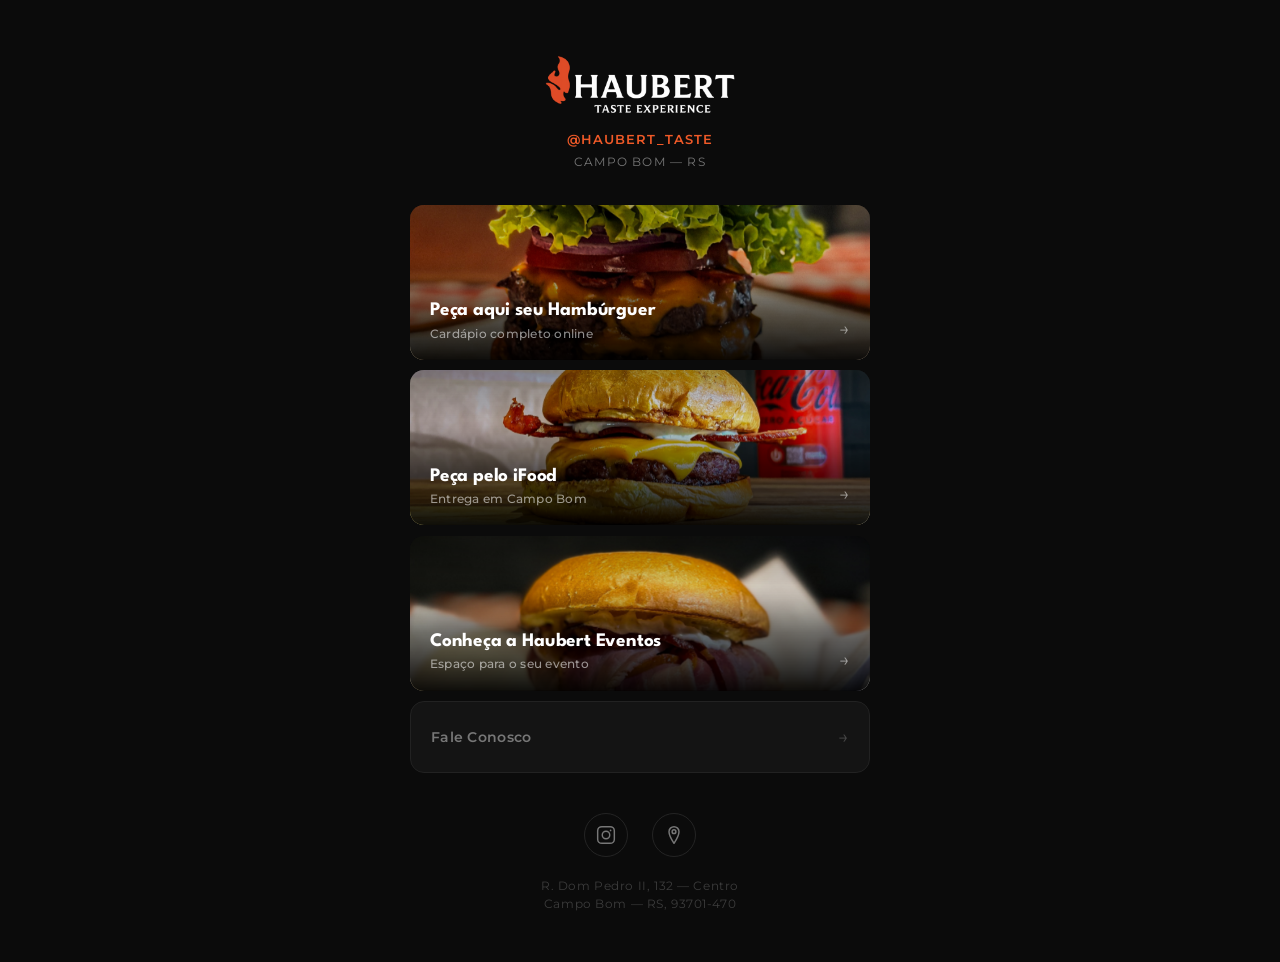
==== commit e565c627: "Troca foto do card Eventos para IMG_0386 Co-Authored-By: Claude Sonnet 4.6 <noreply@anthropic.com>" ====
--- a/index.html
+++ b/index.html
@@ -85,7 +85,7 @@
         >
           <div
             class="lt-card__photo"
-            style="background-image: url('./fotos/IMG_6507.JPG'); background-position: center 38%;"
+            style="background-image: url('./fotos/IMG_0386.JPG'); background-position: center 45%;"
           ></div>
           <div class="lt-card__overlay"></div>
           <div class="lt-card__content">
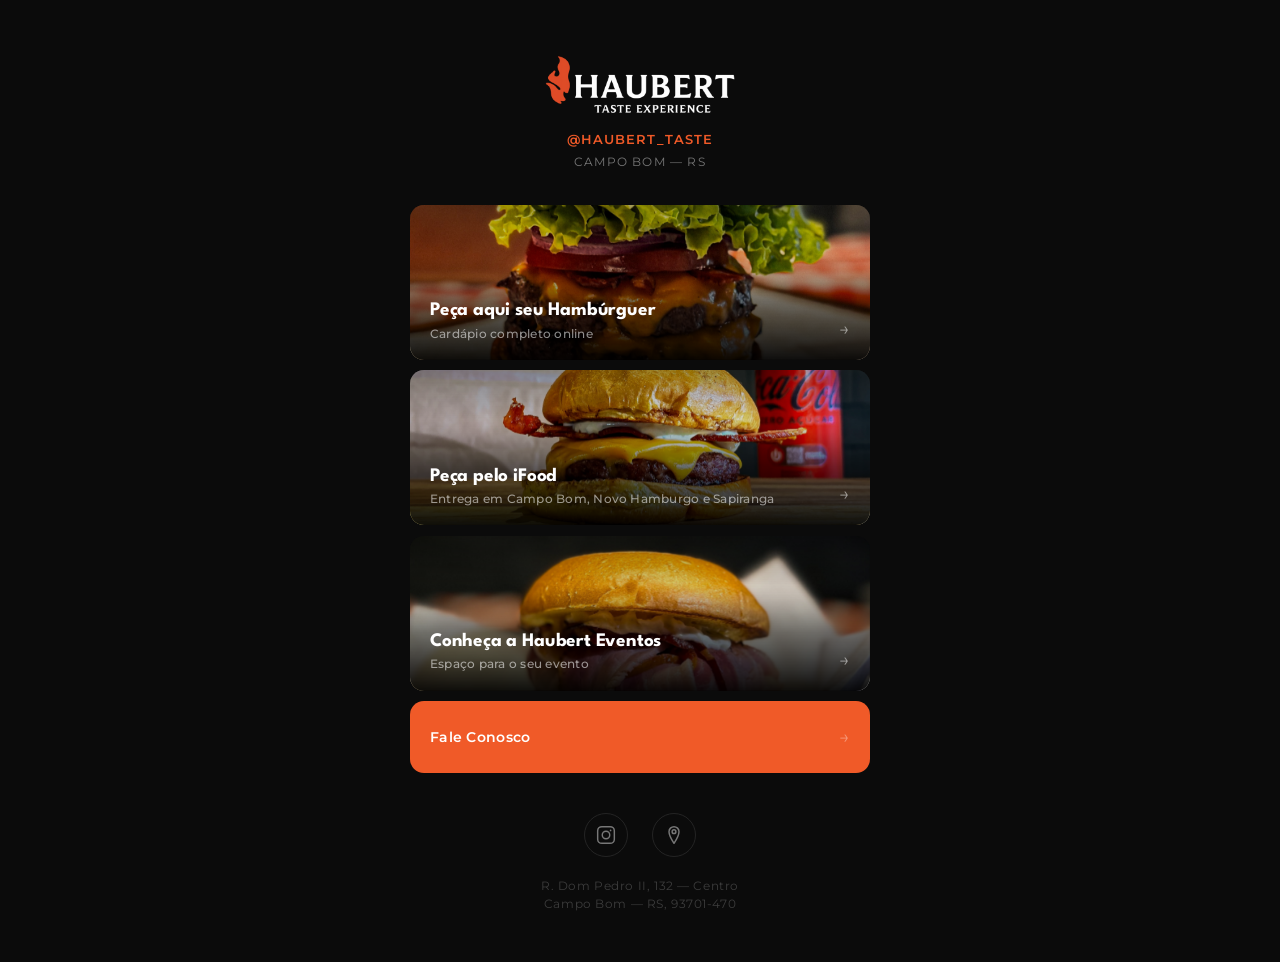
==== commit f66f19be: "Link Tree: atualiza cidades de entrega do iFood Co-Authored-By: Claude Sonnet 4.6 <noreply@anthropic" ====
--- a/index.html
+++ b/index.html
@@ -71,7 +71,7 @@
           <div class="lt-card__content">
             <div class="lt-card__text">
               <span class="lt-card__title">Peça pelo iFood</span>
-              <span class="lt-card__sub">Entrega em Campo Bom</span>
+              <span class="lt-card__sub">Entrega em Campo Bom, Novo Hamburgo e Sapiranga</span>
             </div>
             <span class="lt-card__arrow" aria-hidden="true">→</span>
           </div>
--- a/links.css
+++ b/links.css
@@ -205,8 +205,8 @@
 /* ─── Flat card (Fale Conosco) ──────────────────────────────────── */
 
 .lt-card--flat {
-  background: var(--bg-card);
-  border: 1px solid #222;
+  background: var(--accent);
+  border: none;
   height: 72px;
   align-items: center;
 }
@@ -220,28 +220,24 @@
   font-family: "Montserrat", Arial, sans-serif;
   font-size: 0.9rem;
   font-weight: 600;
-  color: var(--muted);
+  color: #fff;
   letter-spacing: 0.02em;
-  transition: color 0.2s ease;
-}
-
-.lt-card--flat:hover .lt-card__title {
-  color: var(--text);
 }
 
 .lt-card--flat .lt-card__arrow {
-  color: var(--muted);
-  transition: transform 0.22s ease, opacity 0.22s ease, color 0.2s ease;
+  color: rgba(255, 255, 255, 0.7);
+  transition: transform 0.22s ease, opacity 0.22s ease;
 }
 
 .lt-card--flat:hover .lt-card__arrow {
-  color: var(--text);
+  color: #fff;
   opacity: 1;
   transform: translateX(4px);
 }
 
 .lt-card--flat:hover {
-  box-shadow: 0 0 0 1px #2e2e2e, 0 8px 24px rgba(0, 0, 0, 0.4);
+  background: #f36b3d;
+  box-shadow: 0 8px 28px rgba(240, 90, 40, 0.45);
 }
 
 /* ─── Footer ────────────────────────────────────────────────────── */
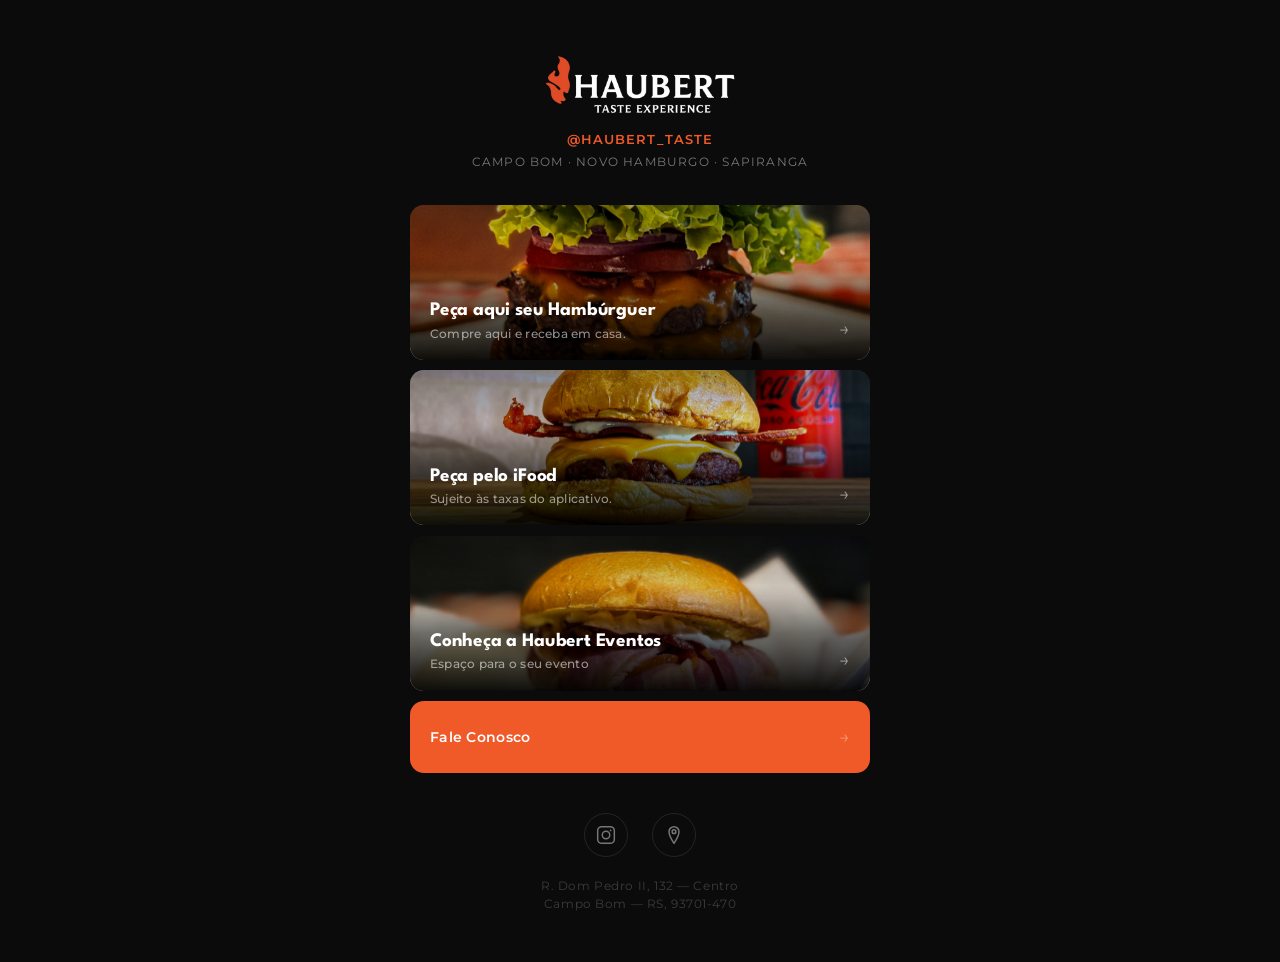
==== commit a63df2e1: "Link Tree: header e textos dos cards de pedido - @haubert_taste vira link clicável para o Instagram " ====
--- a/index.html
+++ b/index.html
@@ -31,8 +31,13 @@
           width="600"
           height="180"
         />
-        <p class="lt-handle">@haubert_taste</p>
-        <p class="lt-city">Campo Bom &mdash; RS</p>
+        <a
+          class="lt-handle"
+          href="https://www.instagram.com/haubert_taste"
+          target="_blank"
+          rel="noopener noreferrer"
+        >@haubert_taste</a>
+        <p class="lt-city">Campo Bom &middot; Novo Hamburgo &middot; Sapiranga</p>
       </header>
 
       <main class="lt-links">
@@ -51,7 +56,7 @@
           <div class="lt-card__content">
             <div class="lt-card__text">
               <span class="lt-card__title">Peça aqui seu Hambúrguer</span>
-              <span class="lt-card__sub">Cardápio completo online</span>
+              <span class="lt-card__sub">Compre aqui e receba em casa.</span>
             </div>
             <span class="lt-card__arrow" aria-hidden="true">→</span>
           </div>
@@ -71,7 +76,7 @@
           <div class="lt-card__content">
             <div class="lt-card__text">
               <span class="lt-card__title">Peça pelo iFood</span>
-              <span class="lt-card__sub">Entrega em Campo Bom, Novo Hamburgo e Sapiranga</span>
+              <span class="lt-card__sub">Sujeito às taxas do aplicativo.</span>
             </div>
             <span class="lt-card__arrow" aria-hidden="true">→</span>
           </div>
--- a/links.css
+++ b/links.css
@@ -62,6 +62,12 @@
   font-weight: 600;
   letter-spacing: 0.08em;
   text-transform: uppercase;
+  text-decoration: none;
+  transition: opacity 0.2s ease;
+}
+
+.lt-handle:hover {
+  opacity: 0.75;
 }
 
 .lt-city {
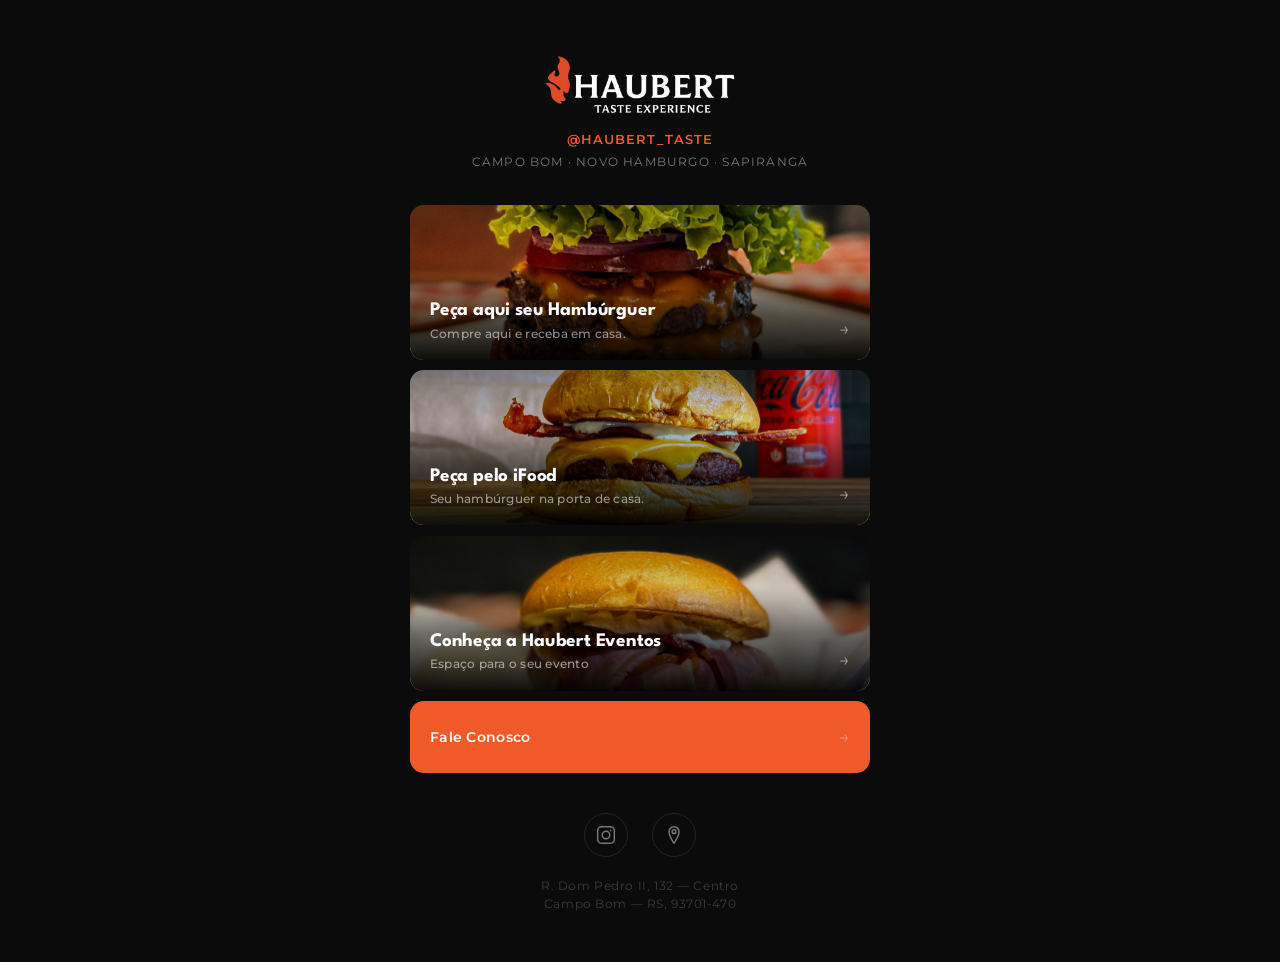
==== commit 03618249: "Link Tree: atualiza subtítulo do card iFood Co-Authored-By: Claude Sonnet 4.6 <noreply@anthropic.com" ====
--- a/index.html
+++ b/index.html
@@ -76,7 +76,7 @@
           <div class="lt-card__content">
             <div class="lt-card__text">
               <span class="lt-card__title">Peça pelo iFood</span>
-              <span class="lt-card__sub">Sujeito às taxas do aplicativo.</span>
+              <span class="lt-card__sub">Seu hambúrguer na porta de casa.</span>
             </div>
             <span class="lt-card__arrow" aria-hidden="true">→</span>
           </div>
